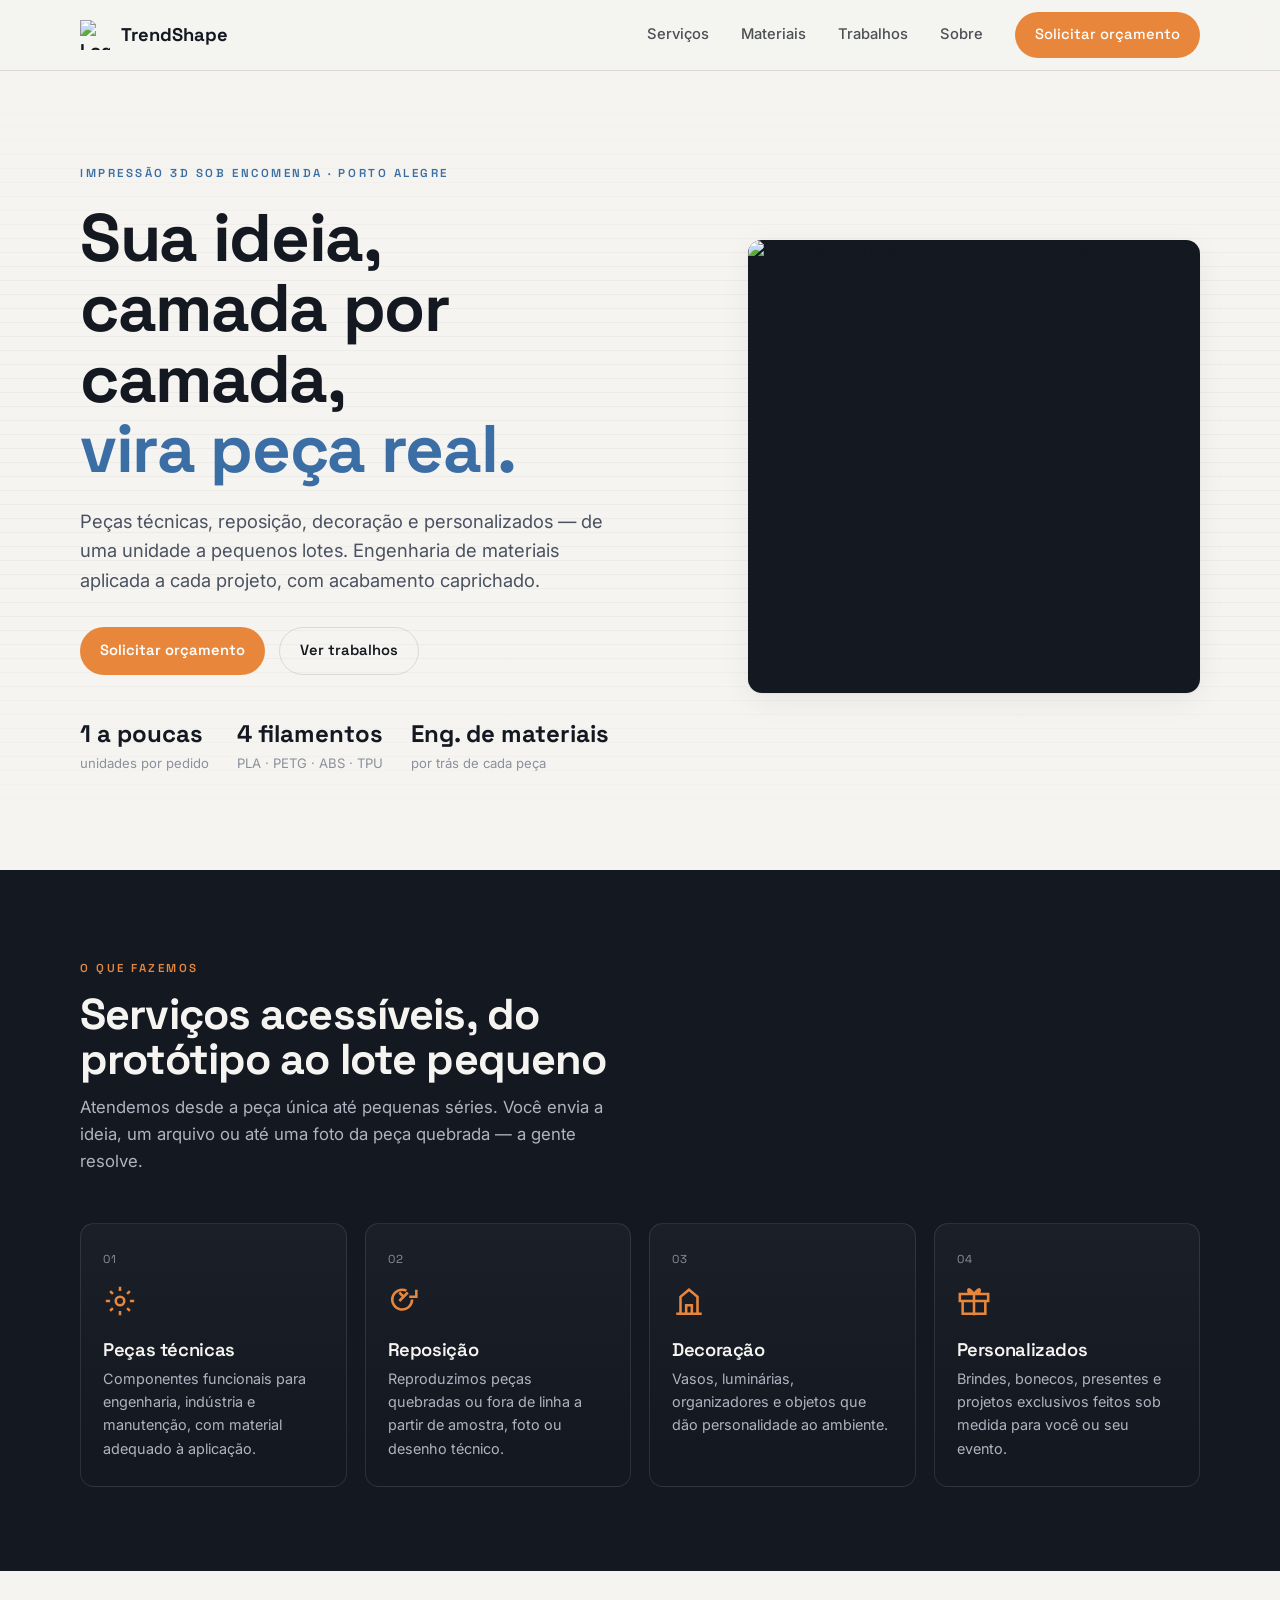
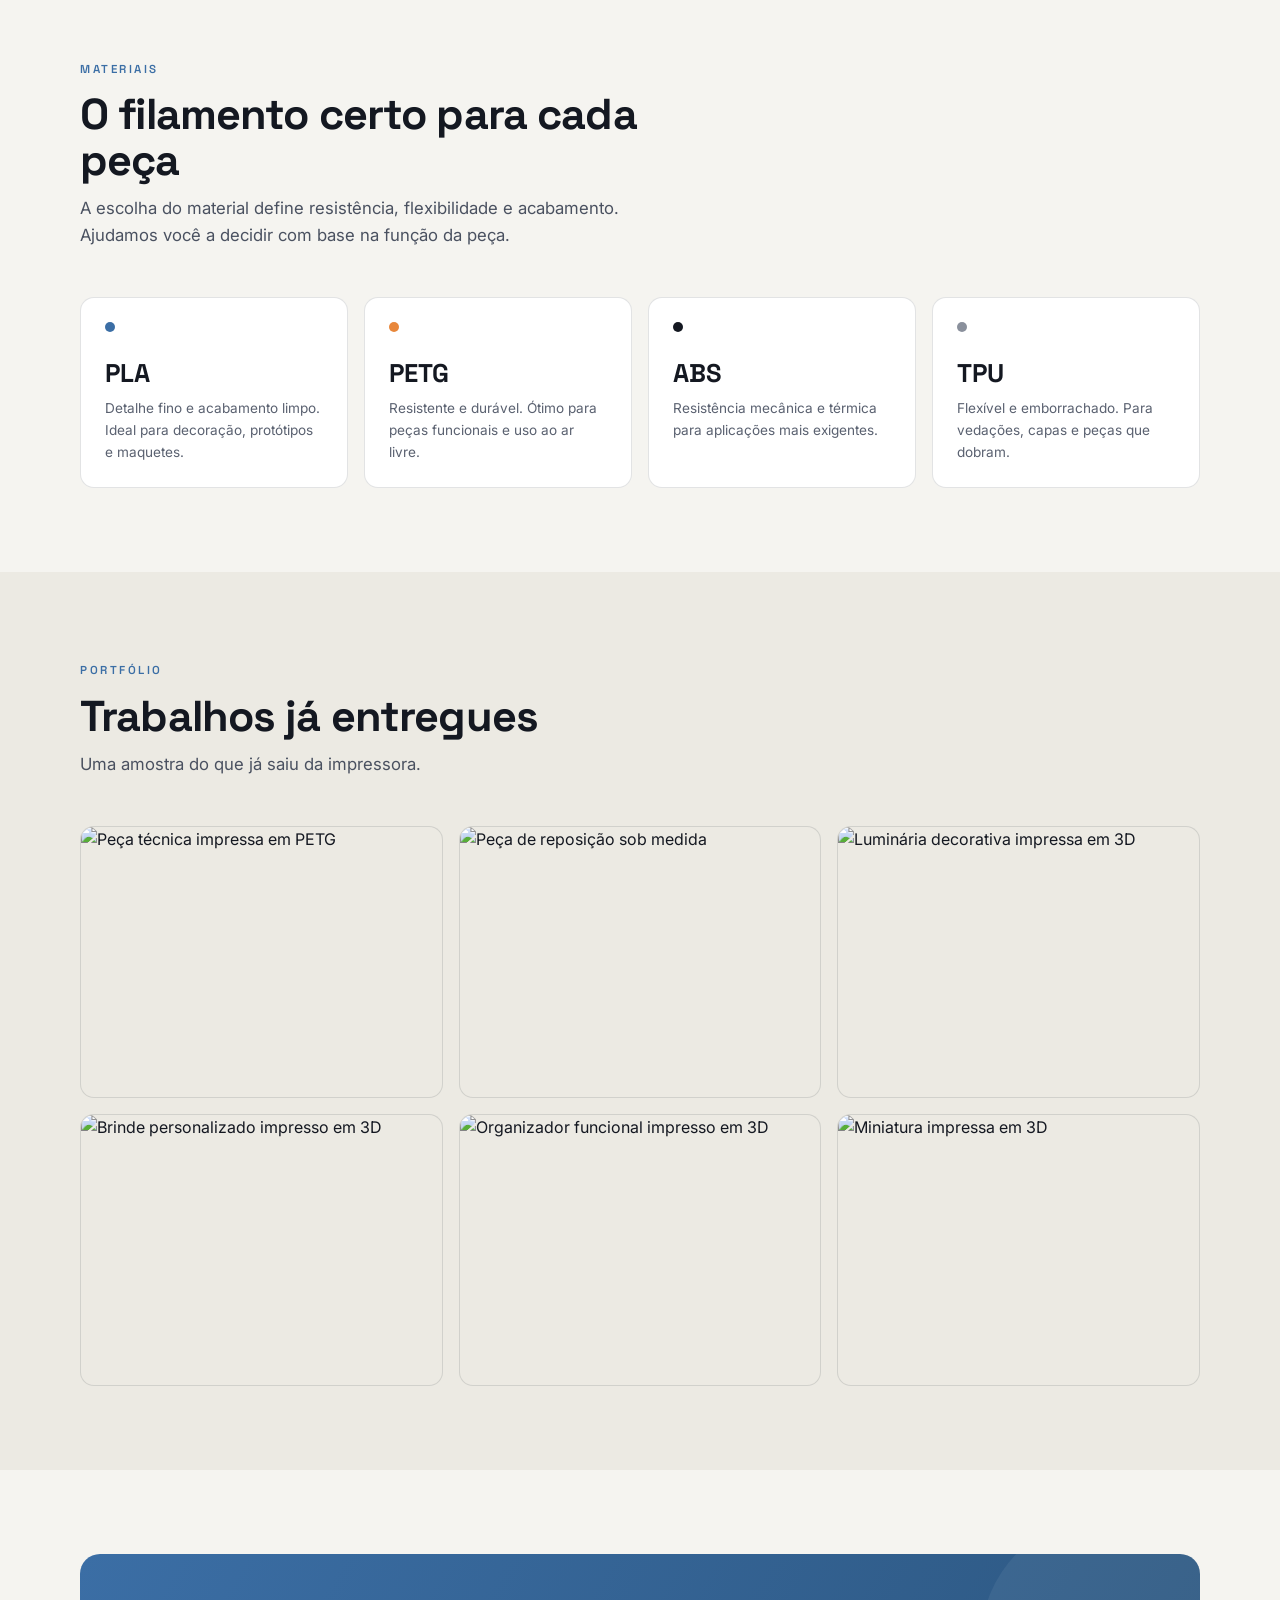
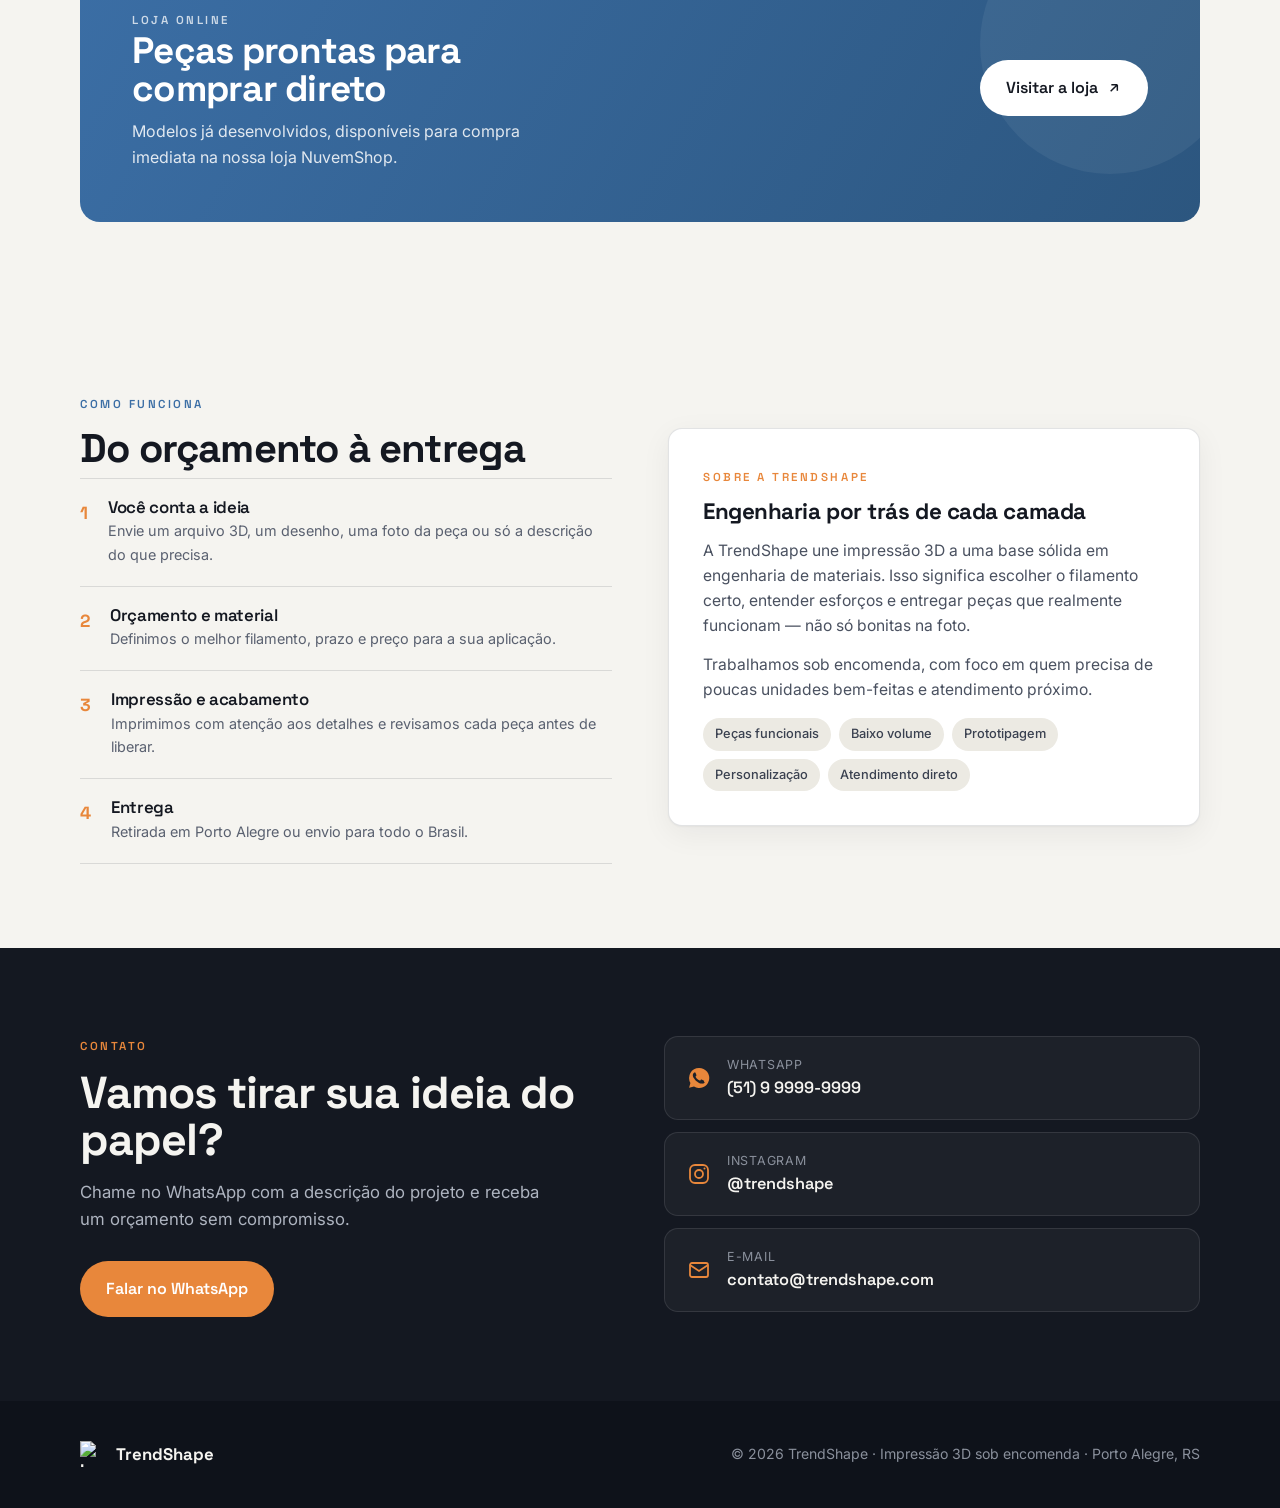
==== index.html @ fd0f2644 "Add files via upload" ====
<!DOCTYPE html>
<html lang="pt-BR">
<head>
  <meta charset="UTF-8">
  <meta name="viewport" content="width=device-width, initial-scale=1.0">

  <!-- ===== INFORMAÇÕES DO SITE (aparecem no Google e ao compartilhar) ===== -->
  <title>TrendShape | Impressão 3D sob encomenda</title>
  <meta name="description" content="Impressão 3D acessível sob encomenda em Porto Alegre: peças técnicas, reposição, decoração e personalizados. Engenharia de materiais aplicada a cada peça.">
  <meta property="og:title" content="TrendShape | Impressão 3D sob encomenda">
  <meta property="og:description" content="Peças técnicas, reposição, decoração e brindes personalizados em impressão 3D de alta precisão.">
  <meta property="og:image" content="images/logo-horizontal.png">
  <meta property="og:type" content="website">

  <!-- ===== ÍCONE DA ABA DO NAVEGADOR ===== -->
  <link rel="icon" type="image/png" sizes="32x32" href="images/favicon-32.png">
  <link rel="apple-touch-icon" sizes="180x180" href="images/apple-touch-icon-180.png">

  <!-- ===== FONTES ===== -->
  <link rel="preconnect" href="https://fonts.googleapis.com">
  <link rel="preconnect" href="https://fonts.gstatic.com" crossorigin>
  <link href="https://fonts.googleapis.com/css2?family=Space+Grotesk:wght@400;500;600;700&family=Inter:wght@400;500;600&display=swap" rel="stylesheet">

  <!-- ===== FOLHA DE ESTILO ===== -->
  <link rel="stylesheet" href="style.css">
</head>
<body>


<!-- ==========================================================================
     CABEÇALHO
     ========================================================================== -->
<header class="cabecalho">
  <div class="container nav">

    <a href="#topo" class="nav__marca">
      <img class="nav__logo" src="images/logo-simbolo.png" alt="Logo TrendShape">
      TrendShape
    </a>

    <nav class="nav__links" id="menu">
      <a href="#servicos">Serviços</a>
      <a href="#materiais">Materiais</a>
      <a href="#galeria">Trabalhos</a>
      <a href="#sobre">Sobre</a>
      <a href="#contato" class="btn btn--ambar">Solicitar orçamento</a>
    </nav>

    <button class="nav__toggle" id="botao-menu" aria-label="Abrir menu">
      <span></span><span></span><span></span>
    </button>

  </div>
</header>


<!-- ==========================================================================
     HERO — seção de topo
     ========================================================================== -->
<section class="hero" id="topo">
  <div class="hero__camadas"></div>

  <div class="container hero__grid">

    <div>
      <span class="rotulo">Impressão 3D sob encomenda · Porto Alegre</span>

      <h1>Sua ideia,<br>camada por camada,<br><span class="destaque">vira peça real.</span></h1>

      <p class="hero__texto">
        Peças técnicas, reposição, decoração e personalizados — de uma unidade
        a pequenos lotes. Engenharia de materiais aplicada a cada projeto,
        com acabamento caprichado.
      </p>

      <div class="hero__botoes">
        <a href="#contato" class="btn btn--ambar">Solicitar orçamento</a>
        <a href="#galeria" class="btn btn--vazado">Ver trabalhos</a>
      </div>

      <div class="hero__dados">
        <div class="hero__dado"><b>1 a poucas</b><span>unidades por pedido</span></div>
        <div class="hero__dado"><b>4 filamentos</b><span>PLA · PETG · ABS · TPU</span></div>
        <div class="hero__dado"><b>Eng. de materiais</b><span>por trás de cada peça</span></div>
      </div>
    </div>

    <!-- TROQUE por uma foto sua: images/hero.jpg -->
    <div class="hero__imagem">
      <img src="images/hero.jpg" alt="Impressora 3D da TrendShape em operação">
    </div>

  </div>
</section>


<!-- ==========================================================================
     SERVIÇOS
     ========================================================================== -->
<section class="secao secao--escura" id="servicos">
  <div class="container">

    <div class="secao-titulo">
      <span class="rotulo">O que fazemos</span>
      <h2>Serviços acessíveis, do protótipo ao lote pequeno</h2>
      <p>Atendemos desde a peça única até pequenas séries. Você envia a ideia,
         um arquivo ou até uma foto da peça quebrada — a gente resolve.</p>
    </div>

    <div class="servicos__grid">

      <article class="servico">
        <div class="servico__num">01</div>
        <svg class="servico__icone" viewBox="0 0 24 24" fill="none" stroke="currentColor" stroke-width="1.8">
          <circle cx="12" cy="12" r="3"/>
          <path d="M12 2v3M12 19v3M2 12h3M19 12h3M5 5l2 2M17 17l2 2M19 5l-2 2M7 17l-2 2"/>
        </svg>
        <h3>Peças técnicas</h3>
        <p>Componentes funcionais para engenharia, indústria e manutenção,
           com material adequado à aplicação.</p>
      </article>

      <article class="servico">
        <div class="servico__num">02</div>
        <svg class="servico__icone" viewBox="0 0 24 24" fill="none" stroke="currentColor" stroke-width="1.8">
          <path d="M14 6l-3 3m0 0L8 6m3 3l-3 3m9-1a7 7 0 11-4-6.3"/>
          <path d="M20 4v5h-5"/>
        </svg>
        <h3>Reposição</h3>
        <p>Reproduzimos peças quebradas ou fora de linha a partir de amostra,
           foto ou desenho técnico.</p>
      </article>

      <article class="servico">
        <div class="servico__num">03</div>
        <svg class="servico__icone" viewBox="0 0 24 24" fill="none" stroke="currentColor" stroke-width="1.8">
          <path d="M3 21h18M6 21V9l6-5 6 5v12M10 21v-6h4v6"/>
        </svg>
        <h3>Decoração</h3>
        <p>Vasos, luminárias, organizadores e objetos que dão personalidade
           ao ambiente.</p>
      </article>

      <article class="servico">
        <div class="servico__num">04</div>
        <svg class="servico__icone" viewBox="0 0 24 24" fill="none" stroke="currentColor" stroke-width="1.8">
          <path d="M20 12v9H4v-9M2 7h20v5H2zM12 22V7M12 7S8 7 8 4.5 12 7 12 7zM12 7s4 0 4-2.5S12 7 12 7z"/>
        </svg>
        <h3>Personalizados</h3>
        <p>Brindes, bonecos, presentes e projetos exclusivos feitos sob medida
           para você ou seu evento.</p>
      </article>

    </div>
  </div>
</section>


<!-- ==========================================================================
     MATERIAIS
     ========================================================================== -->
<section class="secao" id="materiais">
  <div class="container">

    <div class="secao-titulo">
      <span class="rotulo">Materiais</span>
      <h2>O filamento certo para cada peça</h2>
      <p>A escolha do material define resistência, flexibilidade e acabamento.
         Ajudamos você a decidir com base na função da peça.</p>
    </div>

    <div class="materiais__grid">

      <article class="material">
        <span class="material__cor" style="background: var(--cor-azul)"></span>
        <div class="material__nome">PLA</div>
        <p>Detalhe fino e acabamento limpo. Ideal para decoração, protótipos e maquetes.</p>
      </article>

      <article class="material">
        <span class="material__cor" style="background: var(--cor-ambar)"></span>
        <div class="material__nome">PETG</div>
        <p>Resistente e durável. Ótimo para peças funcionais e uso ao ar livre.</p>
      </article>

      <article class="material">
        <span class="material__cor" style="background: var(--cor-grafite)"></span>
        <div class="material__nome">ABS</div>
        <p>Resistência mecânica e térmica para aplicações mais exigentes.</p>
      </article>

      <article class="material">
        <span class="material__cor" style="background: var(--cor-cinza)"></span>
        <div class="material__nome">TPU</div>
        <p>Flexível e emborrachado. Para vedações, capas e peças que dobram.</p>
      </article>

    </div>
  </div>
</section>


<!-- ==========================================================================
     GALERIA
     --------------------------------------------------------------------------
     COMO ADICIONAR SEUS TRABALHOS:
     1. Coloque a foto na pasta  images/
     2. Troque o "src" pelo nome do arquivo
     3. Ajuste o "alt" e a legenda
     Para adicionar mais peças, é só copiar um bloco <article class="peca">
     ========================================================================== -->
<section class="secao secao--cinza" id="galeria">
  <div class="container">

    <div class="secao-titulo">
      <span class="rotulo">Portfólio</span>
      <h2>Trabalhos já entregues</h2>
      <p>Uma amostra do que já saiu da impressora.</p>
    </div>

    <div class="galeria__grid">

      <article class="peca">
        <img src="images/trabalho-01.jpg" alt="Peça técnica impressa em PETG">
        <div class="peca__legenda">Peça técnica em PETG</div>
      </article>

      <article class="peca">
        <img src="images/trabalho-02.jpg" alt="Peça de reposição sob medida">
        <div class="peca__legenda">Reposição sob medida</div>
      </article>

      <article class="peca">
        <img src="images/trabalho-03.jpg" alt="Luminária decorativa impressa em 3D">
        <div class="peca__legenda">Luminária decorativa</div>
      </article>

      <article class="peca">
        <img src="images/trabalho-04.jpg" alt="Brinde personalizado impresso em 3D">
        <div class="peca__legenda">Brinde personalizado</div>
      </article>

      <article class="peca">
        <img src="images/trabalho-05.jpg" alt="Organizador funcional impresso em 3D">
        <div class="peca__legenda">Organizador funcional</div>
      </article>

      <article class="peca">
        <img src="images/trabalho-06.jpg" alt="Miniatura impressa em 3D">
        <div class="peca__legenda">Boneco / miniatura</div>
      </article>

    </div>
  </div>
</section>


<!-- ==========================================================================
     LOJA (NuvemShop)
     ========================================================================== -->
<section class="secao">
  <div class="container">
    <div class="loja">
      <div class="loja__conteudo">

        <div>
          <span class="rotulo">Loja online</span>
          <h2>Peças prontas para comprar direto</h2>
          <p>Modelos já desenvolvidos, disponíveis para compra imediata
             na nossa loja NuvemShop.</p>
        </div>

        <!-- COLOQUE AQUI o link da sua loja NuvemShop -->
        <a href="#" class="btn btn--branco btn--grande">
          Visitar a loja
          <svg width="16" height="16" viewBox="0 0 24 24" fill="none" stroke="currentColor" stroke-width="2.2">
            <path d="M7 17L17 7M17 7H8M17 7v9"/>
          </svg>
        </a>

      </div>
    </div>
  </div>
</section>


<!-- ==========================================================================
     SOBRE / PROCESSO
     ========================================================================== -->
<section class="secao" id="sobre">
  <div class="container sobre__grid">

    <div>
      <span class="rotulo">Como funciona</span>
      <h2 class="sobre__titulo">Do orçamento à entrega</h2>

      <div class="passos">

        <div class="passo">
          <span class="passo__num">1</span>
          <div>
            <h3>Você conta a ideia</h3>
            <p>Envie um arquivo 3D, um desenho, uma foto da peça ou só a descrição do que precisa.</p>
          </div>
        </div>

        <div class="passo">
          <span class="passo__num">2</span>
          <div>
            <h3>Orçamento e material</h3>
            <p>Definimos o melhor filamento, prazo e preço para a sua aplicação.</p>
          </div>
        </div>

        <div class="passo">
          <span class="passo__num">3</span>
          <div>
            <h3>Impressão e acabamento</h3>
            <p>Imprimimos com atenção aos detalhes e revisamos cada peça antes de liberar.</p>
          </div>
        </div>

        <div class="passo">
          <span class="passo__num">4</span>
          <div>
            <h3>Entrega</h3>
            <p>Retirada em Porto Alegre ou envio para todo o Brasil.</p>
          </div>
        </div>

      </div>
    </div>

    <aside class="cartao">
      <span class="rotulo">Sobre a TrendShape</span>
      <h3>Engenharia por trás de cada camada</h3>
      <p>A TrendShape une impressão 3D a uma base sólida em engenharia de
         materiais. Isso significa escolher o filamento certo, entender
         esforços e entregar peças que realmente funcionam — não só bonitas na foto.</p>
      <p>Trabalhamos sob encomenda, com foco em quem precisa de poucas unidades
         bem-feitas e atendimento próximo.</p>

      <div class="tags">
        <span class="tag">Peças funcionais</span>
        <span class="tag">Baixo volume</span>
        <span class="tag">Prototipagem</span>
        <span class="tag">Personalização</span>
        <span class="tag">Atendimento direto</span>
      </div>
    </aside>

  </div>
</section>


<!-- ==========================================================================
     CONTATO
     --------------------------------------------------------------------------
     PREENCHA SEUS DADOS:
     - WhatsApp: troque o href por  https://wa.me/5551SEUNUMERO
     - Instagram: troque o href e o @
     - E-mail: troque o endereço
     ========================================================================== -->
<section class="secao secao--escura contato" id="contato">
  <div class="container contato__grid">

    <div>
      <span class="rotulo">Contato</span>
      <h2>Vamos tirar sua ideia do papel?</h2>
      <p class="contato__texto">
        Chame no WhatsApp com a descrição do projeto e receba um orçamento
        sem compromisso.
      </p>
      <a href="#" class="btn btn--ambar btn--grande">Falar no WhatsApp</a>
    </div>

    <div class="canais">

      <a href="#" class="canal">
        <svg class="canal__icone" viewBox="0 0 24 24" fill="currentColor">
          <path d="M12 2a10 10 0 00-8.6 15l-1.3 4.8 4.9-1.3A10 10 0 1012 2zm5.8 14.2c-.2.7-1.4 1.3-2 1.4-.5.1-1.2.1-1.9-.1-.4-.1-1-.3-1.8-.6-3-1.3-5-4.4-5.1-4.6-.2-.2-1.2-1.6-1.2-3s.7-2.1 1-2.4c.2-.3.5-.3.7-.3h.5c.2 0 .4 0 .6.5l.8 2c.1.1.1.3 0 .5l-.4.5-.3.3c-.1.1-.3.3-.1.6.2.3.8 1.3 1.7 2.1 1.2 1 2.1 1.4 2.4 1.5.2.1.4.1.6-.1l.7-.9c.2-.3.4-.2.6-.1l2 .9c.2.1.4.2.5.3.1.2.1.7-.1 1.4z"/>
        </svg>
        <div>
          <div class="canal__rotulo">WhatsApp</div>
          <div class="canal__valor">(51) 9 9999-9999</div>
        </div>
      </a>

      <a href="#" class="canal">
        <svg class="canal__icone" viewBox="0 0 24 24" fill="none" stroke="currentColor" stroke-width="1.8">
          <rect x="3" y="3" width="18" height="18" rx="5"/>
          <circle cx="12" cy="12" r="4"/>
          <circle cx="17.5" cy="6.5" r="1" fill="currentColor" stroke="none"/>
        </svg>
        <div>
          <div class="canal__rotulo">Instagram</div>
          <div class="canal__valor">@trendshape</div>
        </div>
      </a>

      <a href="mailto:contato@trendshape.com" class="canal">
        <svg class="canal__icone" viewBox="0 0 24 24" fill="none" stroke="currentColor" stroke-width="1.8">
          <rect x="3" y="5" width="18" height="14" rx="2"/>
          <path d="M3 7l9 6 9-6"/>
        </svg>
        <div>
          <div class="canal__rotulo">E-mail</div>
          <div class="canal__valor">contato@trendshape.com</div>
        </div>
      </a>

    </div>
  </div>
</section>


<!-- ==========================================================================
     RODAPÉ
     ========================================================================== -->
<footer class="rodape">
  <div class="container rodape__conteudo">

    <div class="rodape__marca">
      <img class="rodape__logo" src="images/logo-simbolo.png" alt="Logo TrendShape">
      TrendShape
    </div>

    <div>© 2026 TrendShape · Impressão 3D sob encomenda · Porto Alegre, RS</div>

  </div>
</footer>


<!-- ==========================================================================
     SCRIPT — abre e fecha o menu no celular
     ========================================================================== -->
<script>
  const botaoMenu = document.getElementById('botao-menu');
  const menu = document.getElementById('menu');

  botaoMenu.addEventListener('click', () => {
    menu.classList.toggle('aberto');
  });

  // Fecha o menu ao clicar em um link
  menu.querySelectorAll('a').forEach(link => {
    link.addEventListener('click', () => menu.classList.remove('aberto'));
  });
</script>

</body>
</html>
---- style.css ----
/* ==========================================================================
   TREND SHAPE — Folha de estilo
   --------------------------------------------------------------------------
   ORGANIZAÇÃO DO ARQUIVO:
     1. VARIÁVEIS ......... cores, fontes e medidas (MUDE AQUI!)
     2. RESET / BASE ...... normalização e estilos globais
     3. COMPONENTES ....... botões, títulos de seção
     4. CABEÇALHO ......... navegação
     5. HERO .............. seção de topo
     6. SERVIÇOS
     7. MATERIAIS
     8. GALERIA
     9. LOJA
    10. SOBRE / PROCESSO
    11. CONTATO
    12. RODAPÉ
    13. RESPONSIVO ....... ajustes para tablet e celular
   ========================================================================== */


/* ==========================================================================
   1. VARIÁVEIS  ←←← PRINCIPAIS AJUSTES DO SITE FICAM AQUI
   ========================================================================== */
:root{
  /* --- CORES DA MARCA --- */
  --cor-grafite:    #141821;   /* fundo escuro / texto principal */
  --cor-grafite-2:  #1c212d;   /* variação do grafite */
  --cor-azul:       #3B6EA5;   /* azul-aço (cor de destaque) */
  --cor-azul-esc:   #2C567F;   /* azul escuro (gradientes) */
  --cor-azul-claro: #5B8FC9;   /* azul claro (sobre fundo escuro) */
  --cor-ambar:      #E8873B;   /* âmbar (cor de ação / CTA) */

  /* --- CORES NEUTRAS --- */
  --cor-papel:      #F5F4F0;   /* fundo claro do site */
  --cor-papel-2:    #ECEAE3;   /* fundo claro alternativo */
  --cor-branco:     #FFFFFF;
  --cor-cinza:      #8A909C;   /* textos secundários */
  --cor-cinza-esc:  #4a5160;   /* parágrafos */
  --cor-cinza-clara:#aeb4c0;   /* textos sobre fundo escuro */
  --cor-linha:      rgba(20,24,33,.12);  /* bordas e divisórias */

  /* --- TIPOGRAFIA --- */
  --fonte-titulo: 'Space Grotesk', sans-serif;  /* títulos e marca */
  --fonte-texto:  'Inter', system-ui, sans-serif; /* corpo de texto */

  /* --- MEDIDAS --- */
  --largura-max:  1120px;  /* largura máxima do conteúdo */
  --raio:         14px;    /* arredondamento dos cantos */
  --espaco-secao: 84px;    /* espaçamento vertical entre seções */

  /* --- SOMBRA --- */
  --sombra: 0 1px 2px rgba(20,24,33,.04), 0 8px 30px rgba(20,24,33,.06);
}


/* ==========================================================================
   2. RESET / BASE
   ========================================================================== */
*{ box-sizing:border-box; margin:0; padding:0; }

html{ scroll-behavior:smooth; }

body{
  font-family: var(--fonte-texto);
  color: var(--cor-grafite);
  background: var(--cor-papel);
  line-height:1.6;
  -webkit-font-smoothing:antialiased;
}

h1,h2,h3{
  font-family: var(--fonte-titulo);
  line-height:1.05;
  letter-spacing:-.02em;
}

a{ color:inherit; text-decoration:none; }

img{ display:block; max-width:100%; }

/* Container central usado em todas as seções */
.container{
  width: min(var(--largura-max), 92vw);
  margin-inline: auto;
}

/* Espaçamento padrão das seções */
.secao{ padding: var(--espaco-secao) 0; }

/* Variantes de fundo de seção */
.secao--escura{ background: var(--cor-grafite); color: var(--cor-papel); }
.secao--cinza { background: var(--cor-papel-2); }


/* ==========================================================================
   3. COMPONENTES
   ========================================================================== */

/* --- Rótulo pequeno acima dos títulos --- */
.rotulo{
  font-family: var(--fonte-titulo);
  font-size:.72rem;
  font-weight:600;
  letter-spacing:.22em;
  text-transform:uppercase;
  color: var(--cor-azul);
}
.secao--escura .rotulo{ color: var(--cor-ambar); }

/* --- Cabeçalho de seção (rótulo + título + descrição) --- */
.secao-titulo{ max-width:56ch; margin-bottom:48px; }
.secao-titulo h2{
  font-size: clamp(1.9rem, 4vw, 2.7rem);
  font-weight:700;
  margin:12px 0;
}
.secao-titulo p{ color: var(--cor-cinza-esc); font-size:1.05rem; }
.secao--escura .secao-titulo p{ color: var(--cor-cinza-clara); }

/* --- Botões --- */
.btn{
  display:inline-flex;
  align-items:center;
  gap:8px;
  font-family: var(--fonte-titulo);
  font-weight:600;
  font-size:.92rem;
  padding:11px 20px;
  border-radius:999px;
  cursor:pointer;
  transition: transform .15s, box-shadow .2s, background .2s;
}
.btn--grande{ padding:15px 26px; font-size:1rem; }

.btn--escuro{ background: var(--cor-grafite); color: var(--cor-papel); }
.btn--escuro:hover{ transform:translateY(-1px); box-shadow: var(--sombra); }

.btn--ambar{ background: var(--cor-ambar); color:#fff; }
.btn--ambar:hover{ transform:translateY(-1px); box-shadow:0 8px 24px rgba(232,135,59,.35); }

.btn--branco{ background: var(--cor-branco); color: var(--cor-grafite); }
.btn--branco:hover{ transform:translateY(-1px); box-shadow: var(--sombra); }

.btn--vazado{ border:1px solid var(--cor-linha); background:transparent; }
.btn--vazado:hover{ background: var(--cor-papel-2); }


/* ==========================================================================
   4. CABEÇALHO / NAVEGAÇÃO
   ========================================================================== */
.cabecalho{
  position:sticky;
  top:0;
  z-index:50;
  background: rgba(245,244,240,.82);
  backdrop-filter: blur(12px);
  border-bottom:1px solid var(--cor-linha);
}
.nav{
  display:flex;
  align-items:center;
  justify-content:space-between;
  height:70px;
}
.nav__marca{
  display:flex;
  align-items:center;
  gap:11px;
  font-family: var(--fonte-titulo);
  font-weight:700;
  font-size:1.15rem;
}
.nav__logo{ width:30px; height:30px; }  /* tamanho do logo no topo */

.nav__links{ display:flex; gap:32px; align-items:center; }
.nav__links a{
  font-size:.92rem;
  font-weight:500;
  opacity:.75;
  transition:opacity .2s;
}
.nav__links a:hover{ opacity:1; }
.nav__links .btn{ opacity:1; }

/* Botão hambúrguer (aparece só no celular) */
.nav__toggle{
  display:none;
  background:none;
  border:0;
  cursor:pointer;
  padding:8px;
}
.nav__toggle span{
  display:block;
  width:22px;
  height:2px;
  background: var(--cor-grafite);
  margin:4px 0;
}


/* ==========================================================================
   5. HERO (seção de topo)
   ========================================================================== */
.hero{
  position:relative;
  padding:88px 0 96px;
  overflow:hidden;
}

/* Textura de "camadas" de impressão 3D ao fundo */
.hero__camadas{
  position:absolute;
  inset:0;
  z-index:0;
  pointer-events:none;
  background-image: repeating-linear-gradient(
    to bottom, transparent 0 13px, rgba(20,24,33,.035) 13px 14px);
  mask-image: linear-gradient(to bottom, transparent, #000 25%, #000 70%, transparent);
}

.hero .container{ position:relative; z-index:1; }

.hero__grid{
  display:grid;
  grid-template-columns: 1.15fr .85fr;
  gap:56px;
  align-items:center;
}

.hero h1{
  font-size: clamp(2.6rem, 6vw, 4.2rem);
  font-weight:700;
  margin:18px 0 22px;
}
.hero h1 .destaque{ color: var(--cor-azul); }

.hero__texto{
  font-size:1.15rem;
  color: var(--cor-cinza-esc);
  max-width:46ch;
  margin-bottom:32px;
}

.hero__botoes{ display:flex; gap:14px; flex-wrap:wrap; }

/* Números de destaque abaixo do texto */
.hero__dados{ display:flex; gap:28px; margin-top:40px; flex-wrap:wrap; }
.hero__dado{ display:flex; flex-direction:column; }
.hero__dado b{
  font-family: var(--fonte-titulo);
  font-size:1.5rem;
  font-weight:700;
}
.hero__dado span{ font-size:.82rem; color: var(--cor-cinza); }

/* Imagem/ilustração à direita do hero */
.hero__imagem{
  aspect-ratio:1/1;
  border-radius: var(--raio);
  overflow:hidden;
  box-shadow: var(--sombra);
  background: var(--cor-grafite);
}
.hero__imagem img{ width:100%; height:100%; object-fit:cover; }


/* ==========================================================================
   6. SERVIÇOS
   ========================================================================== */
.servicos__grid{
  display:grid;
  grid-template-columns: repeat(4, 1fr);
  gap:18px;
}
.servico{
  border:1px solid rgba(255,255,255,.1);
  border-radius: var(--raio);
  padding:26px 22px;
  background: linear-gradient(180deg, rgba(255,255,255,.03), transparent);
  transition: border-color .25s, transform .25s;
}
.servico:hover{ border-color: var(--cor-ambar); transform:translateY(-3px); }
.servico__num{
  font-family: var(--fonte-titulo);
  font-size:.72rem;
  color: var(--cor-cinza);
  letter-spacing:.1em;
}
.servico__icone{
  width:34px; height:34px;
  margin:16px 0 14px;
  color: var(--cor-ambar);
}
.servico h3{ font-size:1.15rem; font-weight:600; margin-bottom:8px; }
.servico p{ font-size:.9rem; color: var(--cor-cinza-clara); }


/* ==========================================================================
   7. MATERIAIS
   ========================================================================== */
.materiais__grid{
  display:grid;
  grid-template-columns: repeat(4, 1fr);
  gap:16px;
}
.material{
  border:1px solid var(--cor-linha);
  border-radius: var(--raio);
  padding:24px;
  background: var(--cor-branco);
  transition: transform .2s, box-shadow .2s;
}
.material:hover{ transform:translateY(-3px); box-shadow: var(--sombra); }
.material__cor{
  width:10px; height:10px;
  border-radius:50%;
  display:inline-block;
  margin-bottom:14px;
}
.material__nome{
  font-family: var(--fonte-titulo);
  font-size:1.6rem;
  font-weight:700;
}
.material p{ font-size:.85rem; color:#5a6170; margin-top:4px; }


/* ==========================================================================
   8. GALERIA
   ========================================================================== */
.galeria__grid{
  display:grid;
  grid-template-columns: repeat(3, 1fr);
  gap:16px;
}
.peca{
  aspect-ratio: 4/3;
  border-radius: var(--raio);
  overflow:hidden;
  position:relative;
  background: var(--cor-papel-2);
  border:1px solid var(--cor-linha);
}
.peca img{
  width:100%; height:100%;
  object-fit:cover;
  transition: transform .5s;
}
.peca:hover img{ transform:scale(1.05); }

/* Legenda que aparece ao passar o mouse */
.peca__legenda{
  position:absolute;
  left:0; right:0; bottom:0;
  padding:14px;
  background: linear-gradient(transparent, rgba(20,24,33,.82));
  color:#fff;
  font-size:.85rem;
  font-weight:500;
  opacity:0;
  transition:opacity .25s;
}
.peca:hover .peca__legenda{ opacity:1; }


/* ==========================================================================
   9. LOJA (faixa de destaque)
   ========================================================================== */
.loja{
  background: linear-gradient(120deg, var(--cor-azul), var(--cor-azul-esc));
  color:#fff;
  border-radius:20px;
  padding:52px;
  position:relative;
  overflow:hidden;
}
.loja::after{  /* círculo decorativo */
  content:"";
  position:absolute;
  right:-40px; top:-40px;
  width:260px; height:260px;
  border-radius:50%;
  background: rgba(255,255,255,.06);
}
.loja__conteudo{
  position:relative;
  z-index:1;
  display:flex;
  align-items:center;
  justify-content:space-between;
  gap:32px;
  flex-wrap:wrap;
}
.loja .rotulo{ color: rgba(255,255,255,.75); }
.loja h2{
  font-size: clamp(1.7rem, 3.5vw, 2.3rem);
  font-weight:700;
  max-width:20ch;
}
.loja p{ color: rgba(255,255,255,.85); margin-top:10px; max-width:40ch; }


/* ==========================================================================
   10. SOBRE / PROCESSO
   ========================================================================== */
.sobre__grid{
  display:grid;
  grid-template-columns: 1fr 1fr;
  gap:56px;
  align-items:center;
}
.sobre__titulo{
  font-size: clamp(1.9rem, 4vw, 2.5rem);
  font-weight:700;
  margin:12px 0 8px;
}

/* Passos numerados */
.passos{ display:flex; flex-direction:column; }
.passo{
  display:grid;
  grid-template-columns: auto 1fr;
  gap:20px;
  padding:20px 0;
  border-top:1px solid var(--cor-linha);
}
.passo:last-child{ border-bottom:1px solid var(--cor-linha); }
.passo__num{
  font-family: var(--fonte-titulo);
  font-weight:700;
  font-size:1.1rem;
  color: var(--cor-ambar);
}
.passo h3{ font-size:1.05rem; font-weight:600; margin-bottom:3px; }
.passo p{ font-size:.9rem; color:#5a6170; }

/* Cartão "Sobre a empresa" */
.cartao{
  background: var(--cor-branco);
  border:1px solid var(--cor-linha);
  border-radius: var(--raio);
  padding:34px;
  box-shadow: var(--sombra);
}
.cartao .rotulo{ color: var(--cor-ambar); }
.cartao h3{ font-size:1.4rem; margin:12px 0 14px; }
.cartao p{ color: var(--cor-cinza-esc); font-size:.98rem; margin-bottom:14px; }

/* Etiquetas/tags */
.tags{ display:flex; flex-wrap:wrap; gap:8px; margin-top:16px; }
.tag{
  font-size:.8rem;
  padding:6px 12px;
  border-radius:999px;
  background: var(--cor-papel-2);
  color:#3a4150;
  font-weight:500;
}


/* ==========================================================================
   11. CONTATO
   ========================================================================== */
.contato__grid{
  display:grid;
  grid-template-columns: 1fr 1fr;
  gap:48px;
  align-items:center;
}
.contato h2{
  font-size: clamp(2rem, 4vw, 2.8rem);
  font-weight:700;
  margin:12px 0 16px;
}
.contato__texto{
  color: var(--cor-cinza-clara);
  font-size:1.05rem;
  max-width:44ch;
  margin-bottom:28px;
}

.canais{ display:flex; flex-direction:column; gap:12px; }
.canal{
  display:flex;
  align-items:center;
  gap:16px;
  padding:18px 22px;
  border-radius: var(--raio);
  background: rgba(255,255,255,.04);
  border:1px solid rgba(255,255,255,.1);
  transition: border-color .2s, background .2s;
}
.canal:hover{ border-color: var(--cor-ambar); background: rgba(255,255,255,.07); }
.canal__icone{ width:24px; height:24px; color: var(--cor-ambar); flex:0 0 auto; }
.canal__rotulo{
  font-size:.78rem;
  color: var(--cor-cinza);
  letter-spacing:.06em;
  text-transform:uppercase;
}
.canal__valor{
  font-family: var(--fonte-titulo);
  font-weight:600;
  font-size:1.02rem;
}


/* ==========================================================================
   12. RODAPÉ
   ========================================================================== */
.rodape{
  background:#0e121a;
  color: var(--cor-cinza);
  padding:40px 0;
  font-size:.88rem;
}
.rodape__conteudo{
  display:flex;
  justify-content:space-between;
  align-items:center;
  gap:20px;
  flex-wrap:wrap;
}
.rodape__marca{
  display:flex;
  align-items:center;
  gap:10px;
  color: var(--cor-papel);
  font-family: var(--fonte-titulo);
  font-weight:700;
  font-size:1.05rem;
}
.rodape__logo{ width:26px; height:26px; }


/* ==========================================================================
   13. RESPONSIVO
   ========================================================================== */

/* --- Tablet e telas médias --- */
@media (max-width:900px){
  .hero__grid,
  .sobre__grid,
  .contato__grid{ grid-template-columns:1fr; gap:36px; }

  .servicos__grid,
  .materiais__grid{ grid-template-columns: repeat(2, 1fr); }

  .galeria__grid{ grid-template-columns: repeat(2, 1fr); }

  .hero__imagem{ max-width:420px; margin-inline:auto; }

  .loja{ padding:36px; }

  /* Menu vira gaveta */
  .nav__links{
    position:fixed;
    inset:70px 0 auto 0;
    flex-direction:column;
    background: var(--cor-papel);
    padding:24px;
    gap:18px;
    border-bottom:1px solid var(--cor-linha);
    transform: translateY(-120%);
    transition: transform .3s;
    box-shadow: var(--sombra);
  }
  .nav__links.aberto{ transform: translateY(0); }
  .nav__toggle{ display:block; }
}

/* --- Celular --- */
@media (max-width:560px){
  .servicos__grid,
  .materiais__grid,
  .galeria__grid{ grid-template-columns:1fr; }

  .secao{ padding:60px 0; }
  .loja{ padding:28px; }
}

/* --- Acessibilidade: reduz animações se o usuário preferir --- */
@media (prefers-reduced-motion: reduce){
  *{ animation:none !important; transition:none !important; }
}
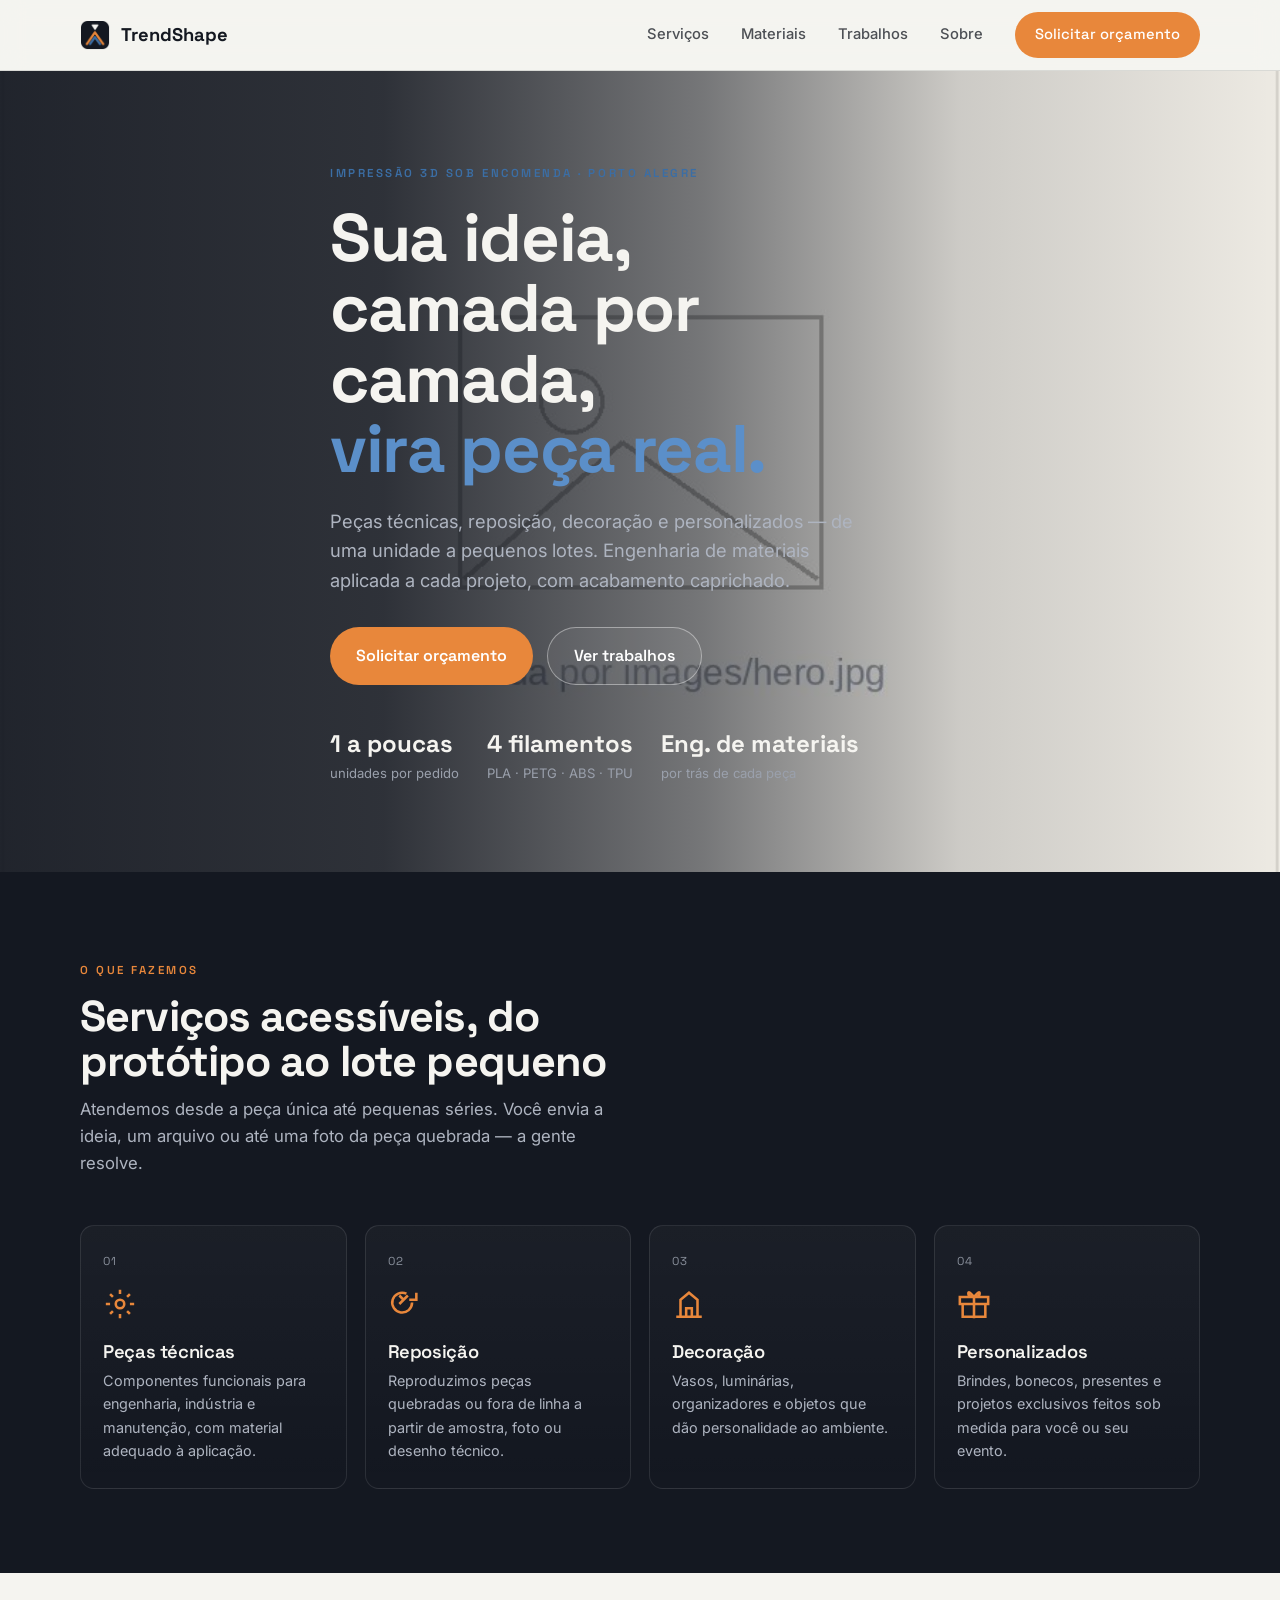
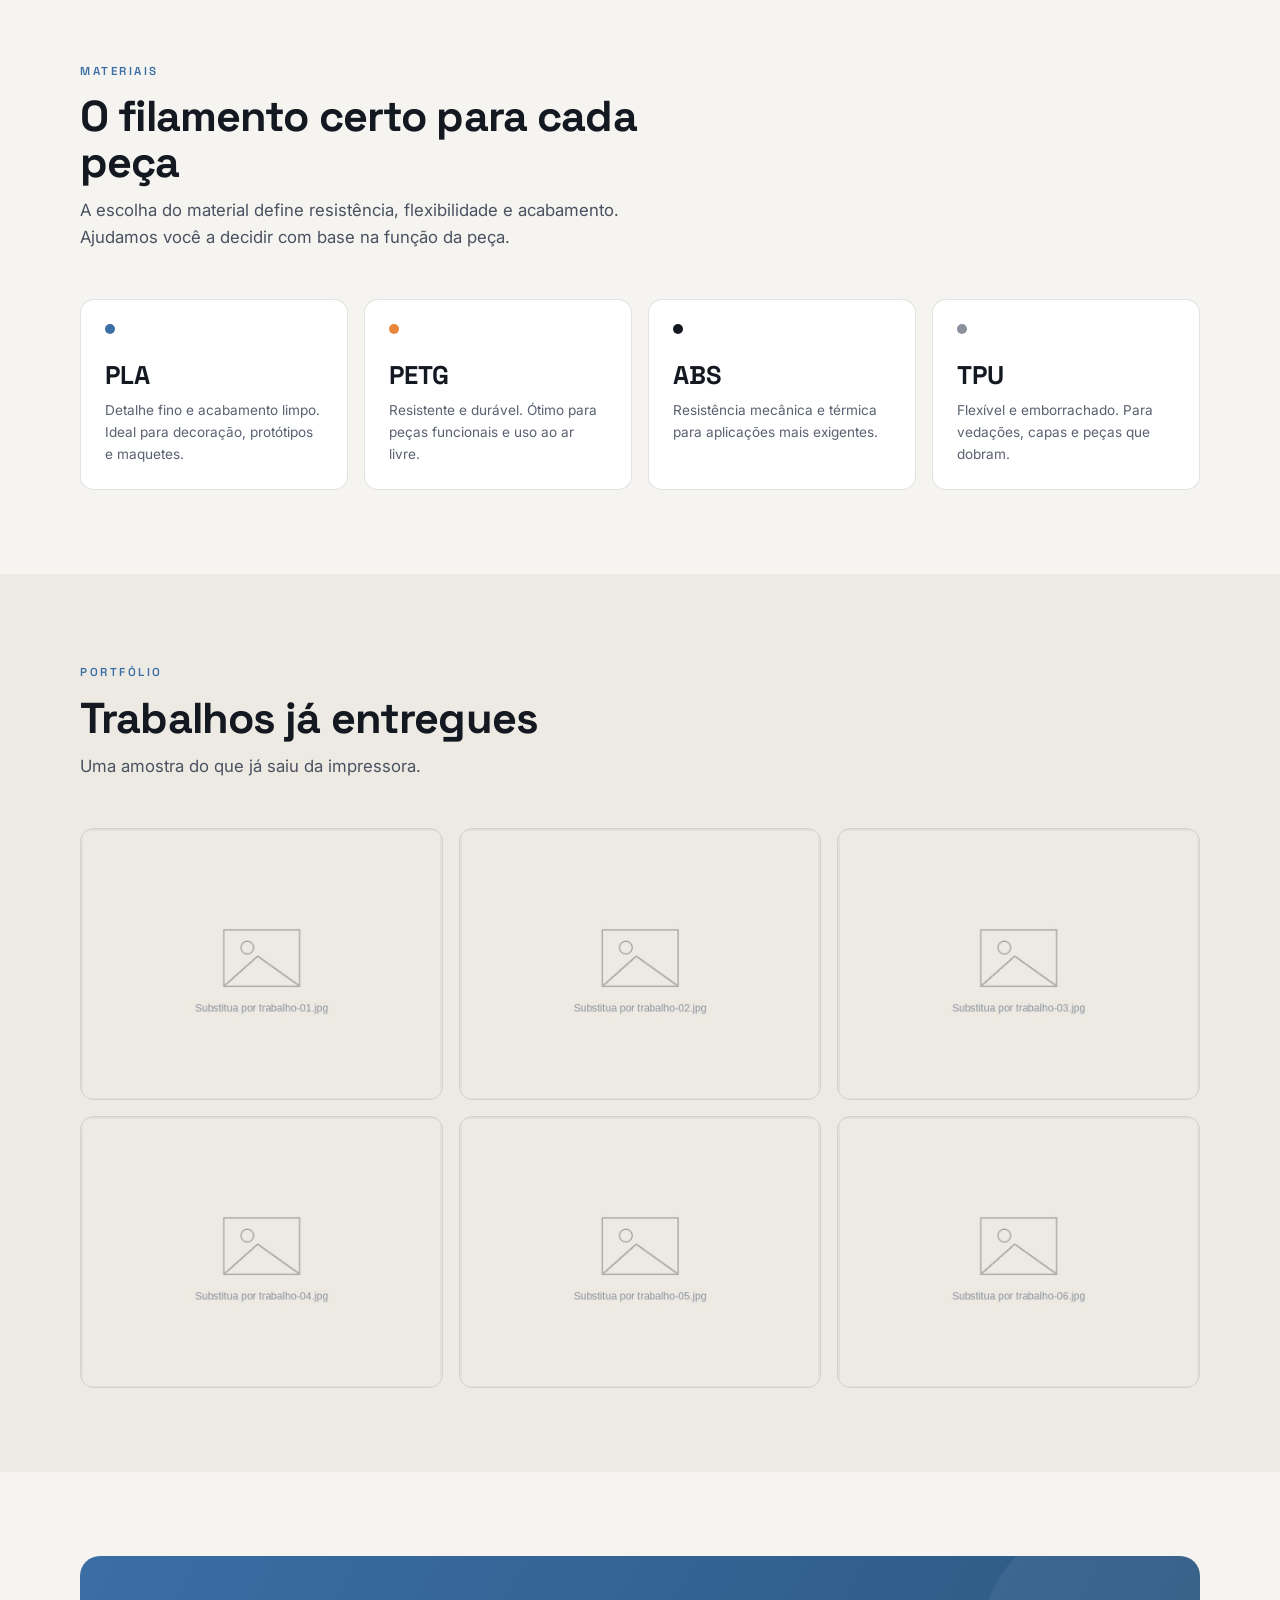
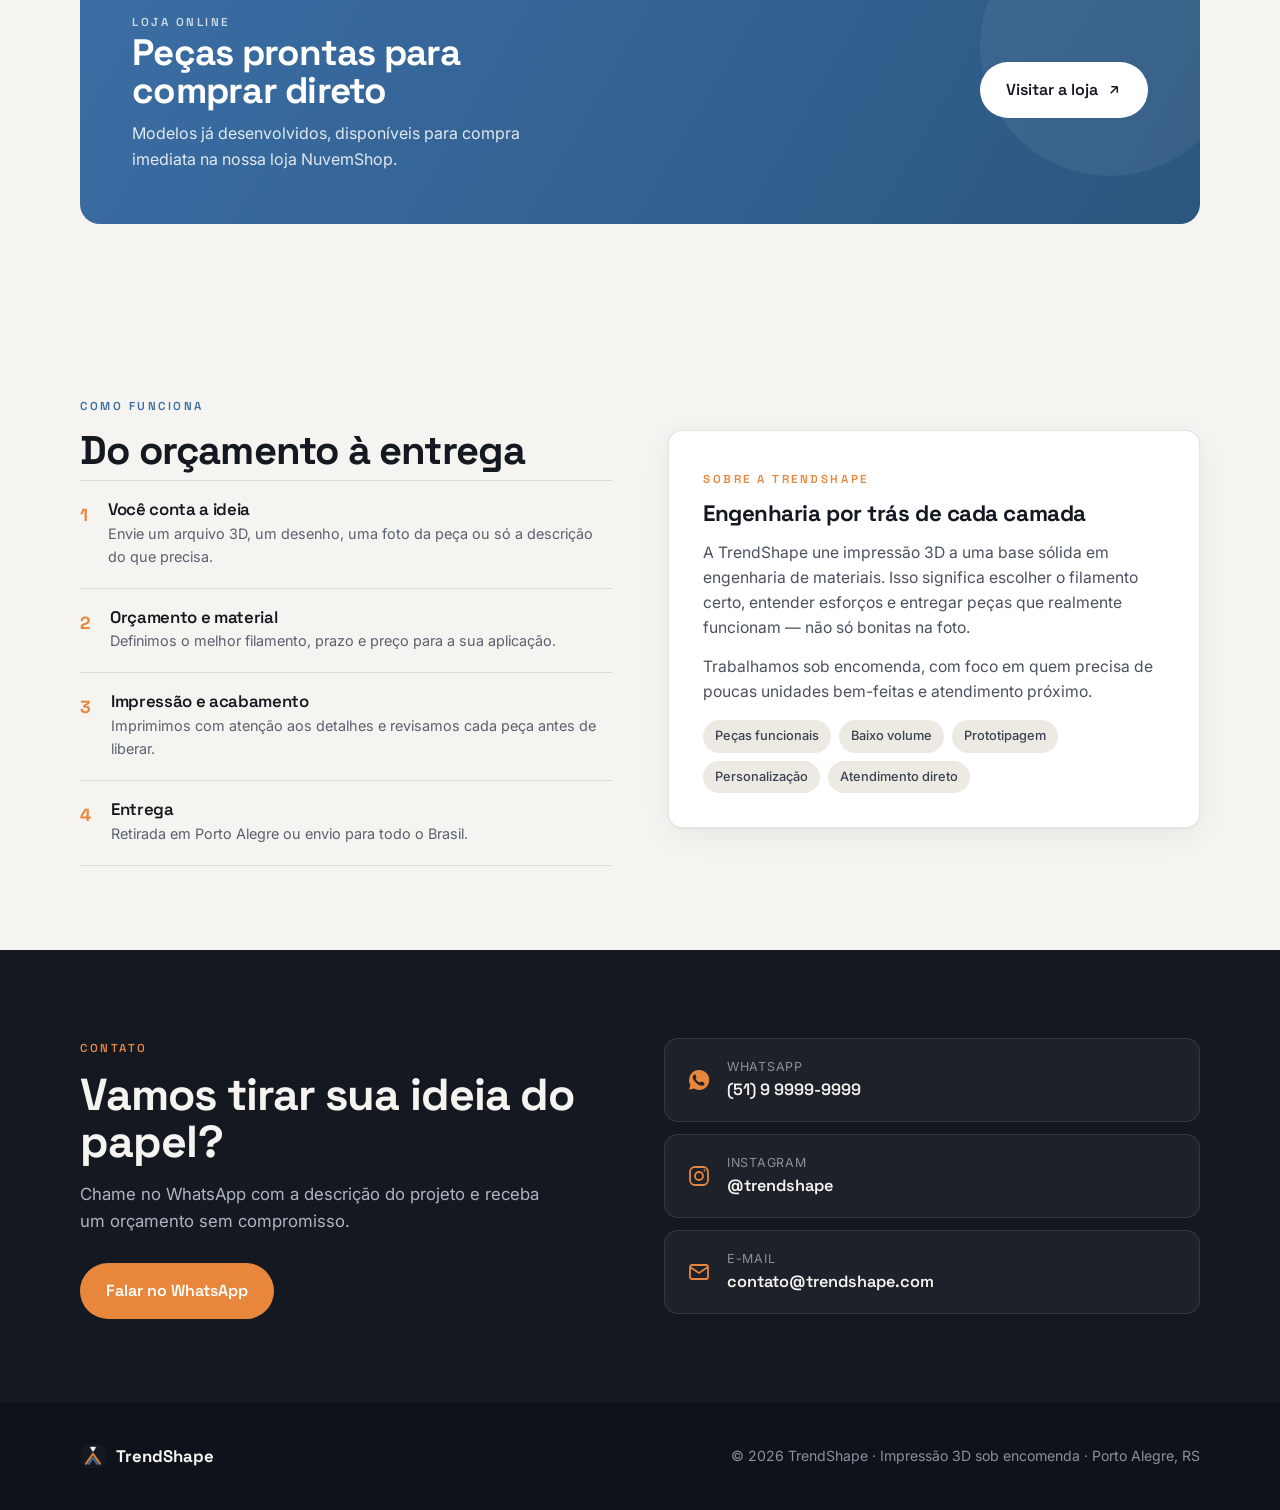
==== commit f3809285: "Add files via upload" ====
--- a/index.html
+++ b/index.html
@@ -57,37 +57,31 @@
 <!-- ==========================================================================
      HERO — seção de topo
      ========================================================================== -->
+<!-- A imagem de fundo é definida no CSS (.hero). Para trocar a foto,
+     substitua images/hero.jpg (e opcionalmente images/hero-mobile.jpg). -->
 <section class="hero" id="topo">
-  <div class="hero__camadas"></div>
-
-  <div class="container hero__grid">
-
-    <div>
-      <span class="rotulo">Impressão 3D sob encomenda · Porto Alegre</span>
-
-      <h1>Sua ideia,<br>camada por camada,<br><span class="destaque">vira peça real.</span></h1>
-
-      <p class="hero__texto">
-        Peças técnicas, reposição, decoração e personalizados — de uma unidade
-        a pequenos lotes. Engenharia de materiais aplicada a cada projeto,
-        com acabamento caprichado.
-      </p>
-
-      <div class="hero__botoes">
-        <a href="#contato" class="btn btn--ambar">Solicitar orçamento</a>
-        <a href="#galeria" class="btn btn--vazado">Ver trabalhos</a>
-      </div>
-
-      <div class="hero__dados">
-        <div class="hero__dado"><b>1 a poucas</b><span>unidades por pedido</span></div>
-        <div class="hero__dado"><b>4 filamentos</b><span>PLA · PETG · ABS · TPU</span></div>
-        <div class="hero__dado"><b>Eng. de materiais</b><span>por trás de cada peça</span></div>
-      </div>
-    </div>
-
-    <!-- TROQUE por uma foto sua: images/hero.jpg -->
-    <div class="hero__imagem">
-      <img src="images/hero.jpg" alt="Impressora 3D da TrendShape em operação">
+
+  <div class="container hero__conteudo">
+
+    <span class="rotulo">Impressão 3D sob encomenda · Porto Alegre</span>
+
+    <h1>Sua ideia,<br>camada por camada,<br><span class="destaque">vira peça real.</span></h1>
+
+    <p class="hero__texto">
+      Peças técnicas, reposição, decoração e personalizados — de uma unidade
+      a pequenos lotes. Engenharia de materiais aplicada a cada projeto,
+      com acabamento caprichado.
+    </p>
+
+    <div class="hero__botoes">
+      <a href="#contato" class="btn btn--ambar btn--grande">Solicitar orçamento</a>
+      <a href="#galeria" class="btn btn--vazado-claro btn--grande">Ver trabalhos</a>
+    </div>
+
+    <div class="hero__dados">
+      <div class="hero__dado"><b>1 a poucas</b><span>unidades por pedido</span></div>
+      <div class="hero__dado"><b>4 filamentos</b><span>PLA · PETG · ABS · TPU</span></div>
+      <div class="hero__dado"><b>Eng. de materiais</b><span>por trás de cada peça</span></div>
     </div>
 
   </div>
--- a/style.css
+++ b/style.css
@@ -200,45 +200,58 @@
 
 
 /* ==========================================================================
-   5. HERO (seção de topo)
-   ========================================================================== */
+   5. HERO (seção de topo) — com imagem de fundo de largura total
+   --------------------------------------------------------------------------
+   A foto fica no fundo, ancorada à direita (onde aparece a impressora).
+   Por cima dela, um gradiente escuro do lado esquerdo (onde fica o texto)
+   até transparente no lado direito, garantindo que o texto seja legível.
+
+   PARA TROCAR A FOTO: substitua images/hero.jpg.
+   PARA AJUSTAR O ESCURECIMENTO: mude os valores de opacidade (0 a 1) do
+   gradiente em --hero-gradiente abaixo.
+   ========================================================================== */
+:root{
+  /* Gradiente sobre a foto: sólido à esquerda -> transparente à direita */
+  --hero-gradiente: linear-gradient(
+    90deg,
+    rgba(20,24,33,.94) 0%,
+    rgba(20,24,33,.88) 30%,
+    rgba(20,24,33,.55) 55%,
+    rgba(20,24,33,.15) 75%,
+    rgba(20,24,33,0)   100%);
+}
+
 .hero{
   position:relative;
-  padding:88px 0 96px;
+  display:flex;
+  align-items:center;
+  min-height:620px;
   overflow:hidden;
-}
-
-/* Textura de "camadas" de impressão 3D ao fundo */
-.hero__camadas{
-  position:absolute;
-  inset:0;
-  z-index:0;
-  pointer-events:none;
-  background-image: repeating-linear-gradient(
-    to bottom, transparent 0 13px, rgba(20,24,33,.035) 13px 14px);
-  mask-image: linear-gradient(to bottom, transparent, #000 25%, #000 70%, transparent);
-}
-
-.hero .container{ position:relative; z-index:1; }
-
-.hero__grid{
-  display:grid;
-  grid-template-columns: 1.15fr .85fr;
-  gap:56px;
-  align-items:center;
+  background-image: var(--hero-gradiente), url('images/hero.jpg');
+  background-size: cover, cover;
+  background-position: center, center right;
+  background-repeat: no-repeat, no-repeat;
+}
+
+.hero__conteudo{
+  position:relative;
+  z-index:1;
+  padding:88px 0;
+  max-width:620px;   /* limita o texto à metade esquerda */
 }
 
 .hero h1{
   font-size: clamp(2.6rem, 6vw, 4.2rem);
   font-weight:700;
   margin:18px 0 22px;
-}
-.hero h1 .destaque{ color: var(--cor-azul); }
+  color: var(--cor-papel);          /* texto claro sobre foto escura */
+}
+.hero h1 .destaque{ color: var(--cor-azul-claro); }
 
 .hero__texto{
   font-size:1.15rem;
-  color: var(--cor-cinza-esc);
-  max-width:46ch;
+  color: var(--cor-cinza-clara);    /* cinza claro, legível sobre a foto */
+  max-width:44ch;
   margin-bottom:32px;
 }
 
@@ -251,18 +264,20 @@
   font-family: var(--fonte-titulo);
   font-size:1.5rem;
   font-weight:700;
-}
-.hero__dado span{ font-size:.82rem; color: var(--cor-cinza); }
-
-/* Imagem/ilustração à direita do hero */
-.hero__imagem{
-  aspect-ratio:1/1;
-  border-radius: var(--raio);
-  overflow:hidden;
-  box-shadow: var(--sombra);
-  background: var(--cor-grafite);
-}
-.hero__imagem img{ width:100%; height:100%; object-fit:cover; }
+  color: var(--cor-papel);
+}
+.hero__dado span{ font-size:.82rem; color:#9aa0ac; }
+
+/* Botão vazado claro (para usar sobre a foto escura) */
+.btn--vazado-claro{
+  border:1px solid rgba(255,255,255,.4);
+  background: rgba(255,255,255,.06);
+  color:#fff;
+}
+.btn--vazado-claro:hover{
+  background: rgba(255,255,255,.14);
+  transform:translateY(-1px);
+}
 
 
 /* ==========================================================================
@@ -548,8 +563,6 @@
   .materiais__grid{ grid-template-columns: repeat(2, 1fr); }
 
   .galeria__grid{ grid-template-columns: repeat(2, 1fr); }
-
-  .hero__imagem{ max-width:420px; margin-inline:auto; }
 
   .loja{ padding:36px; }
 
@@ -570,6 +583,26 @@
   .nav__toggle{ display:block; }
 }
 
+/* --- Tablet estreito / celular: hero muda para gradiente vertical --- */
+@media (max-width:760px){
+  .hero{
+    /* A foto vai para o topo e o texto fica sobre a parte de baixo escurecida.
+       O gradiente passa a ser vertical (transparente em cima, escuro embaixo). */
+    min-height:auto;
+    align-items:flex-end;
+    background-image:
+      linear-gradient(
+        180deg,
+        rgba(20,24,33,.45) 0%,
+        rgba(20,24,33,.75) 45%,
+        rgba(20,24,33,.95) 100%),
+      url('images/hero.jpg');
+    background-position: center, center;
+    padding-top:220px;   /* espaço para a foto aparecer no topo */
+  }
+  .hero__conteudo{ max-width:100%; padding:32px 0 72px; }
+}
+
 /* --- Celular --- */
 @media (max-width:560px){
   .servicos__grid,
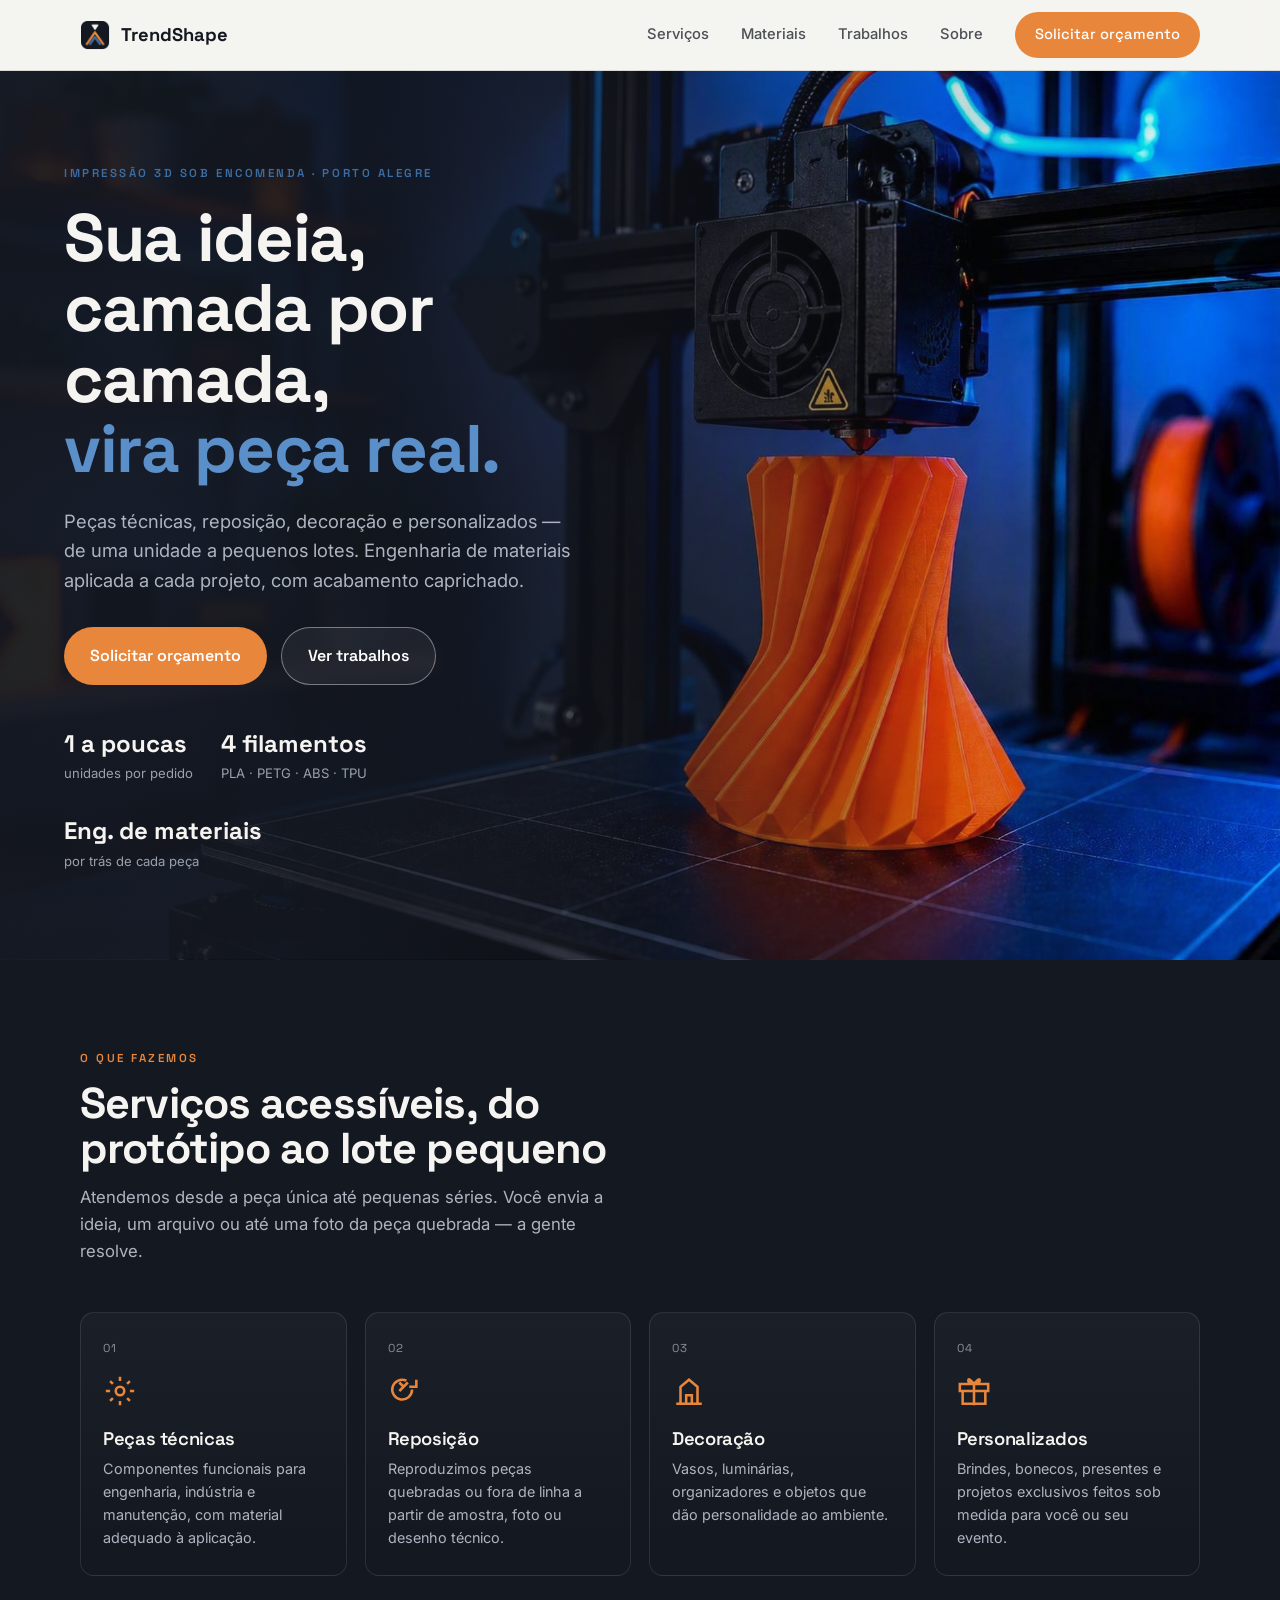
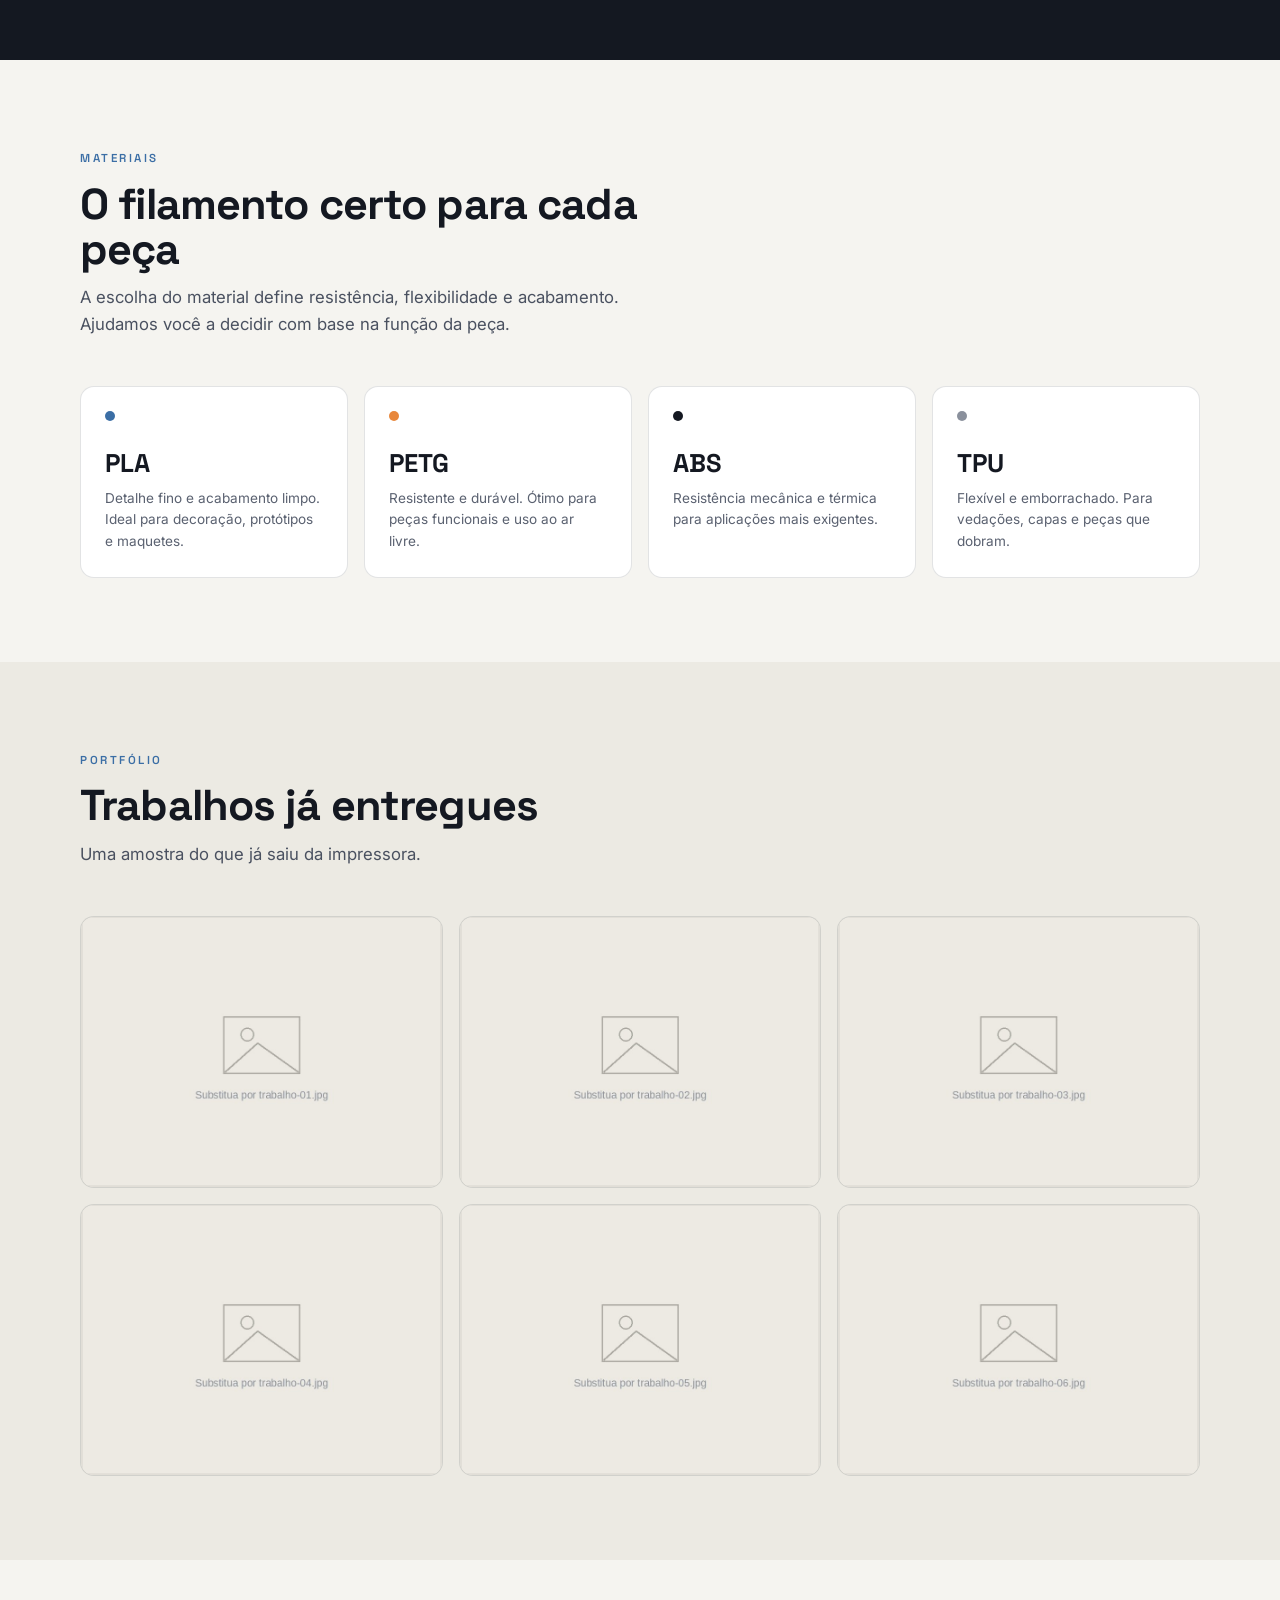
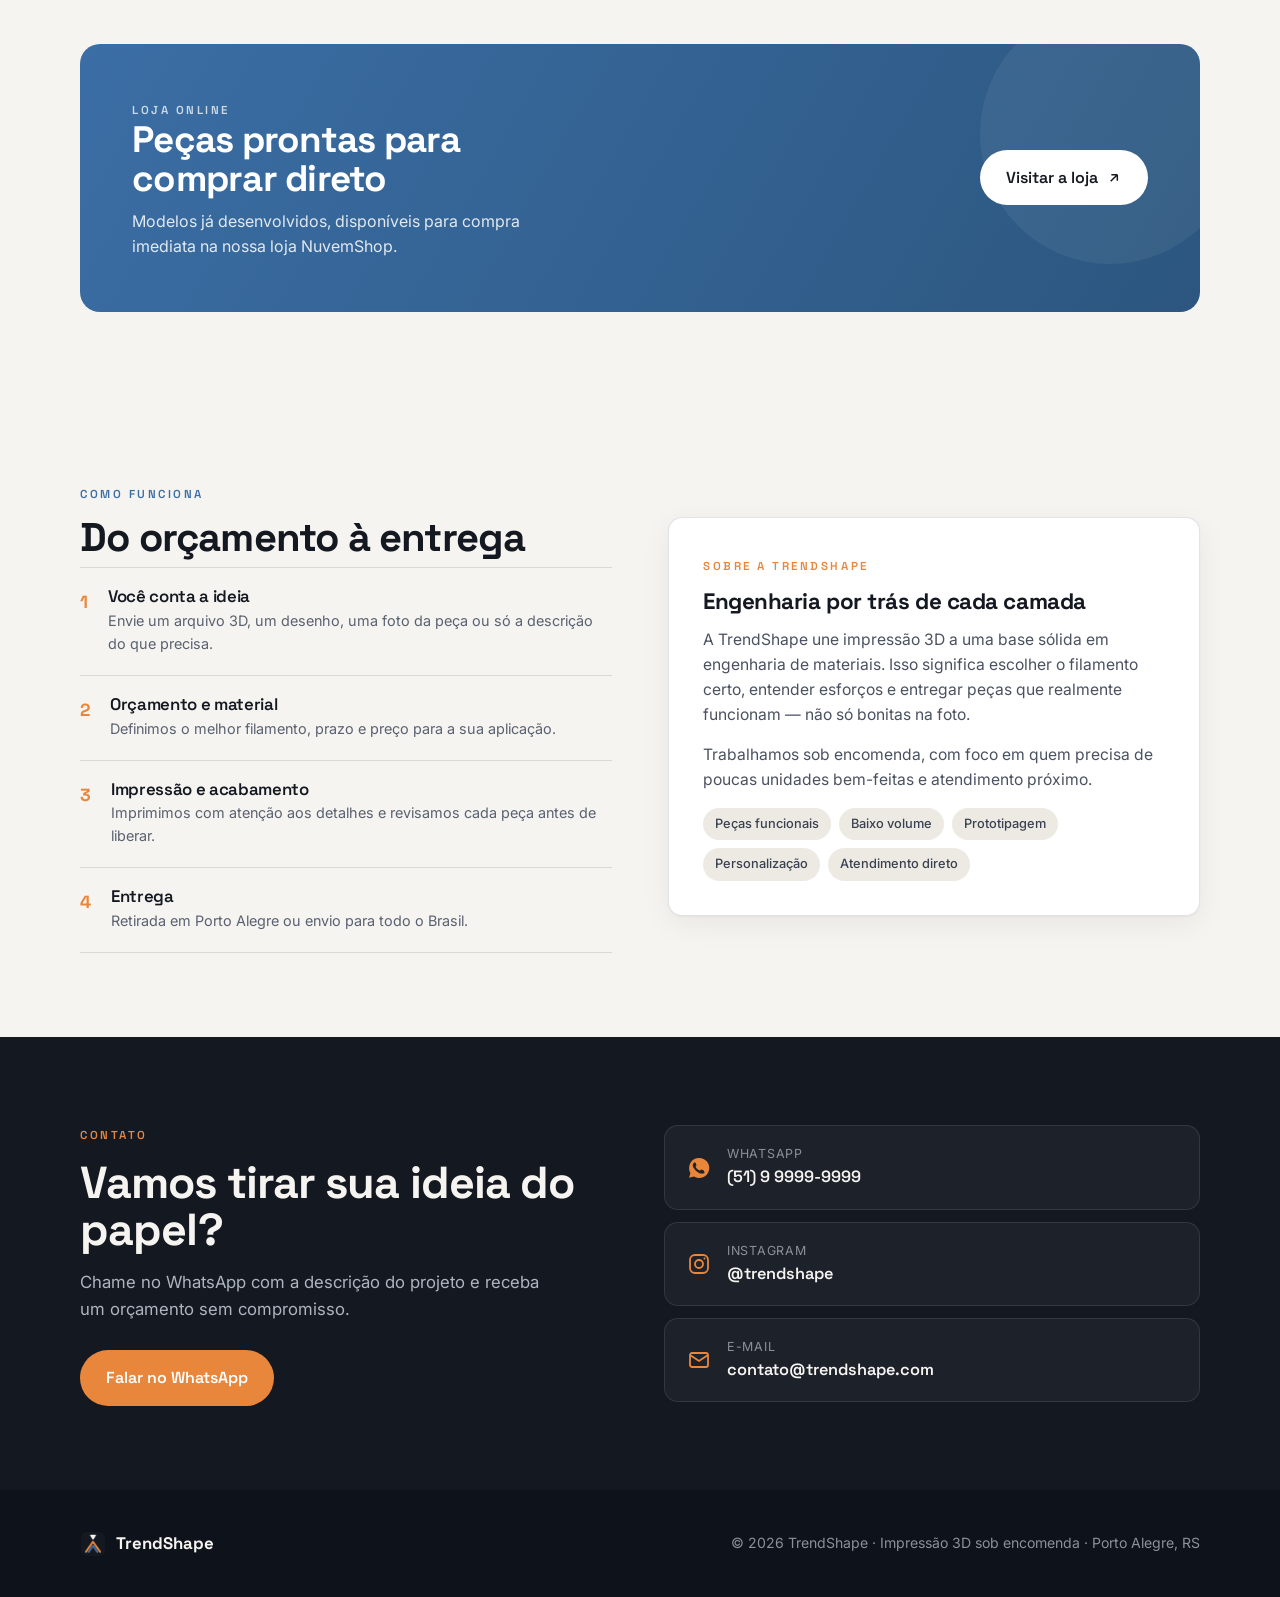
==== commit e16af8ff: "Add files via upload" ====
--- a/index.html
+++ b/index.html
@@ -61,7 +61,7 @@
      substitua images/hero.jpg (e opcionalmente images/hero-mobile.jpg). -->
 <section class="hero" id="topo">
 
-  <div class="container hero__conteudo">
+  <div class="hero__conteudo">
 
     <span class="rotulo">Impressão 3D sob encomenda · Porto Alegre</span>
 
--- a/style.css
+++ b/style.css
@@ -237,7 +237,12 @@
   position:relative;
   z-index:1;
   padding:88px 0;
-  max-width:620px;   /* limita o texto à metade esquerda */
+  /* Recuo à esquerda: menor que a margem do container, para puxar o texto
+     mais para a esquerda no desktop. Ajuste este valor para mover o texto:
+     menor = mais à esquerda, maior = mais para o centro. */
+  padding-left: clamp(24px, 5vw, 72px);
+  padding-right: 24px;
+  max-width:600px;   /* largura do bloco de texto */
 }
 
 .hero h1{
@@ -586,21 +591,25 @@
 /* --- Tablet estreito / celular: hero muda para gradiente vertical --- */
 @media (max-width:760px){
   .hero{
-    /* A foto vai para o topo e o texto fica sobre a parte de baixo escurecida.
-       O gradiente passa a ser vertical (transparente em cima, escuro embaixo). */
+    /* A foto aparece como uma faixa no topo e o texto fica logo abaixo,
+       sobre a área escurecida. Gradiente vertical (claro em cima, escuro embaixo). */
     min-height:auto;
     align-items:flex-end;
     background-image:
       linear-gradient(
         180deg,
-        rgba(20,24,33,.45) 0%,
-        rgba(20,24,33,.75) 45%,
+        rgba(20,24,33,.35) 0%,
+        rgba(20,24,33,.70) 35%,
         rgba(20,24,33,.95) 100%),
       url('images/hero.jpg');
-    background-position: center, center;
-    padding-top:220px;   /* espaço para a foto aparecer no topo */
+    /* Foca a foto na impressora (parte de cima) já que é uma faixa fina */
+    background-position: center, center 20%;
+    padding-top:130px;   /* faixa de foto visível acima do texto (menor) */
   }
-  .hero__conteudo{ max-width:100%; padding:32px 0 72px; }
+  .hero__conteudo{
+    max-width:100%;
+    padding:24px 24px 60px;   /* recuo lateral também no mobile */
+  }
 }
 
 /* --- Celular --- */
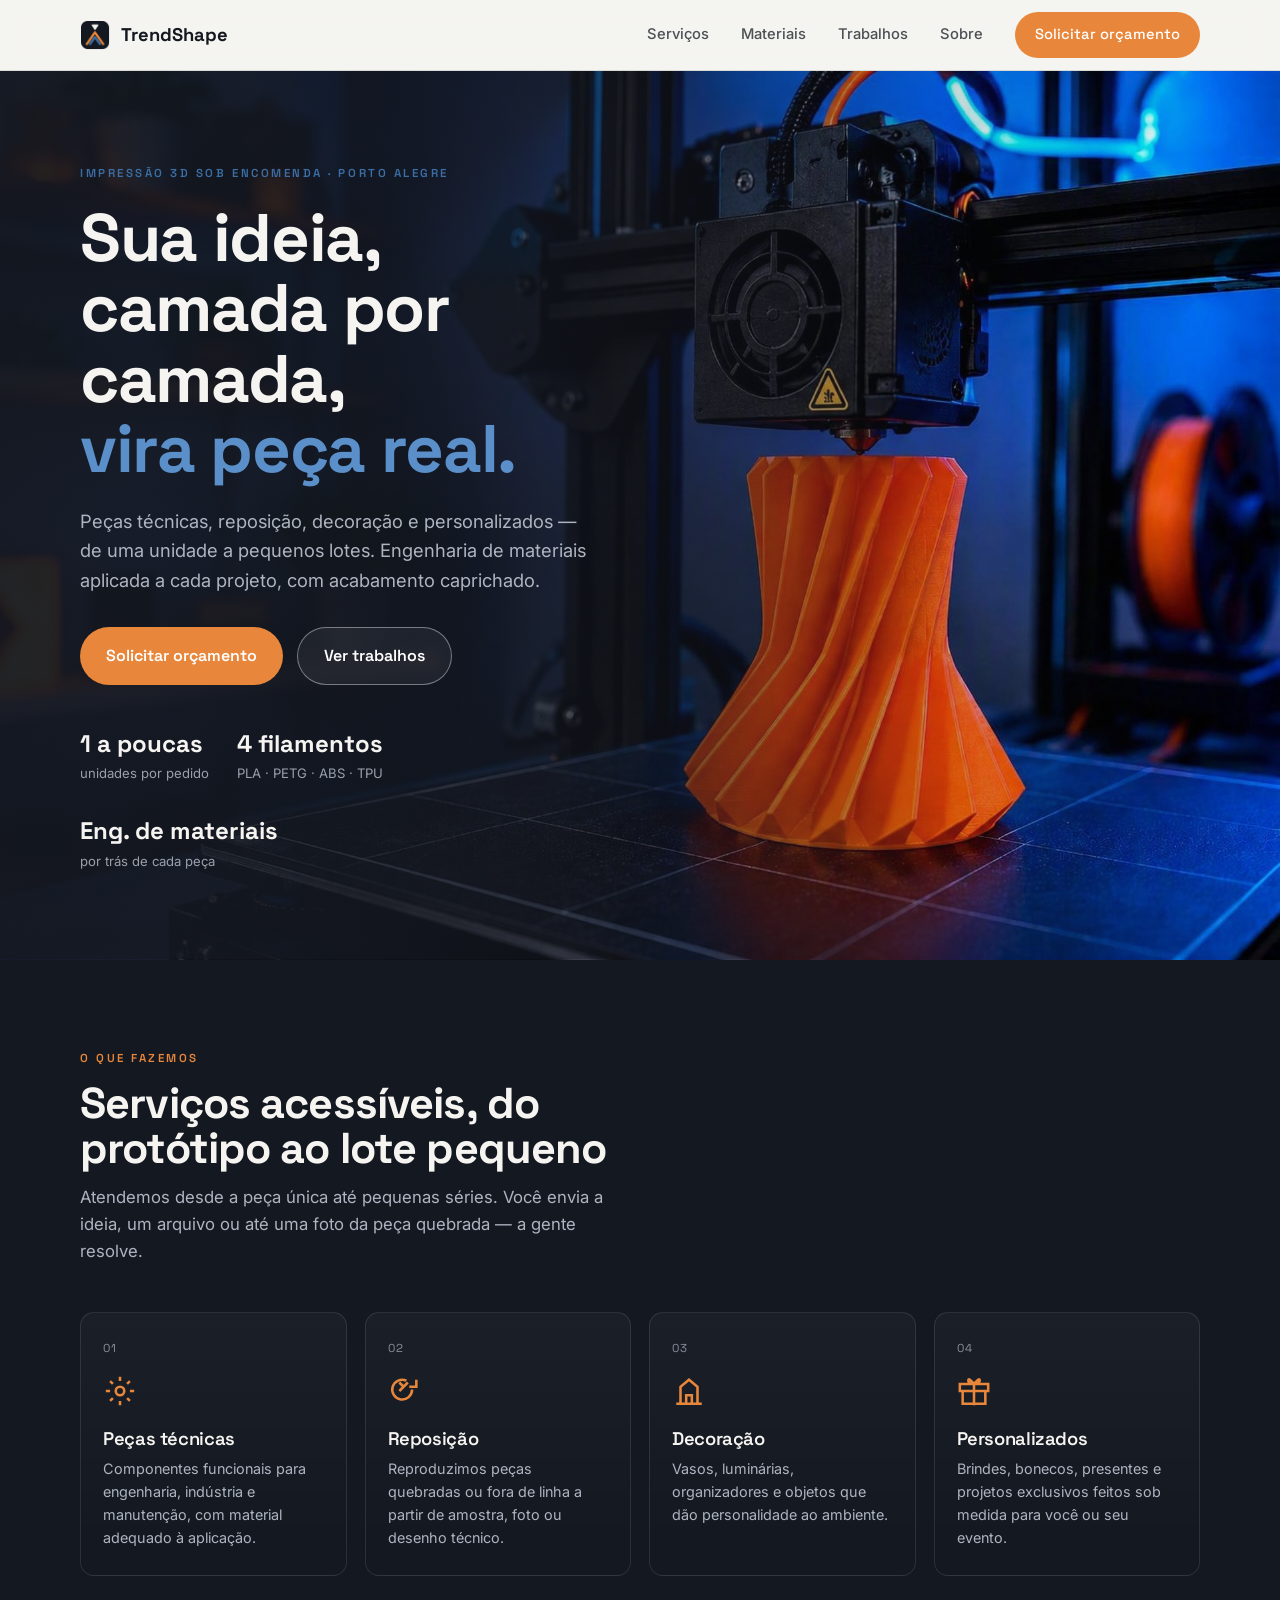
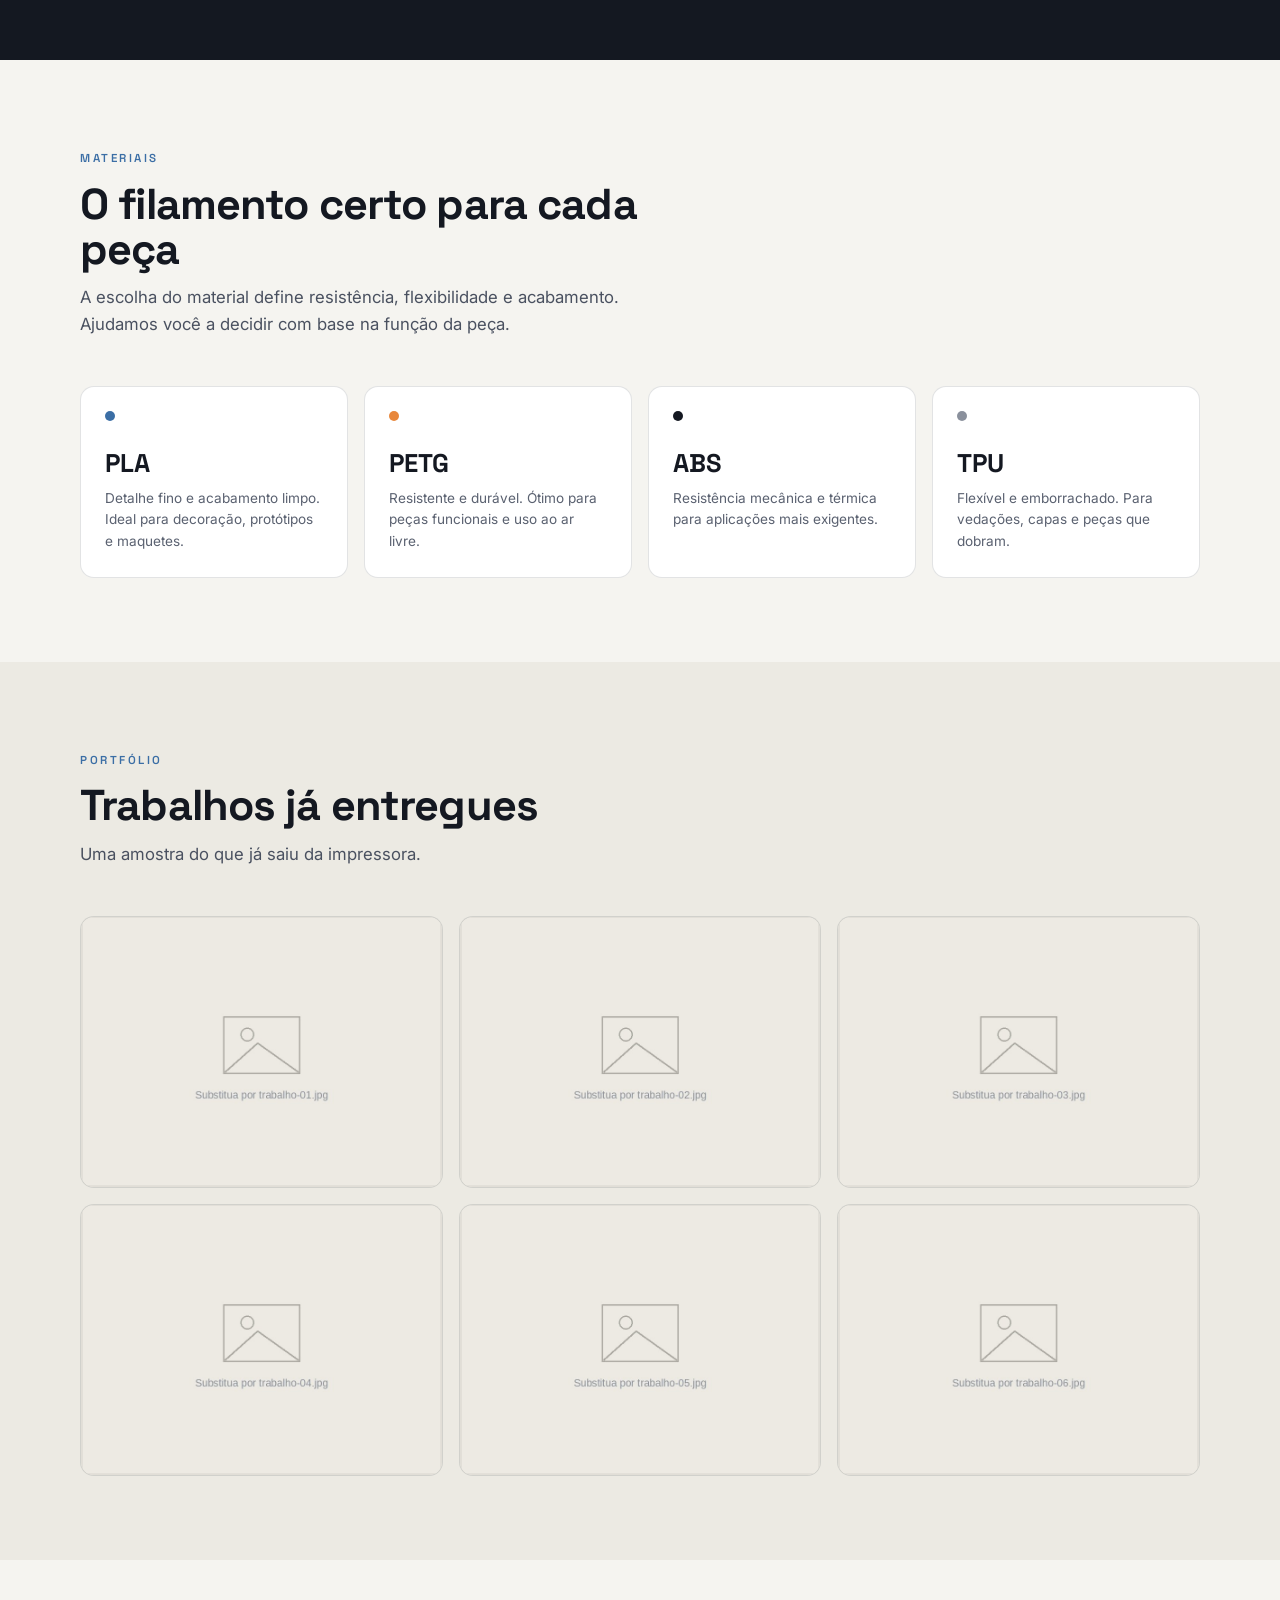
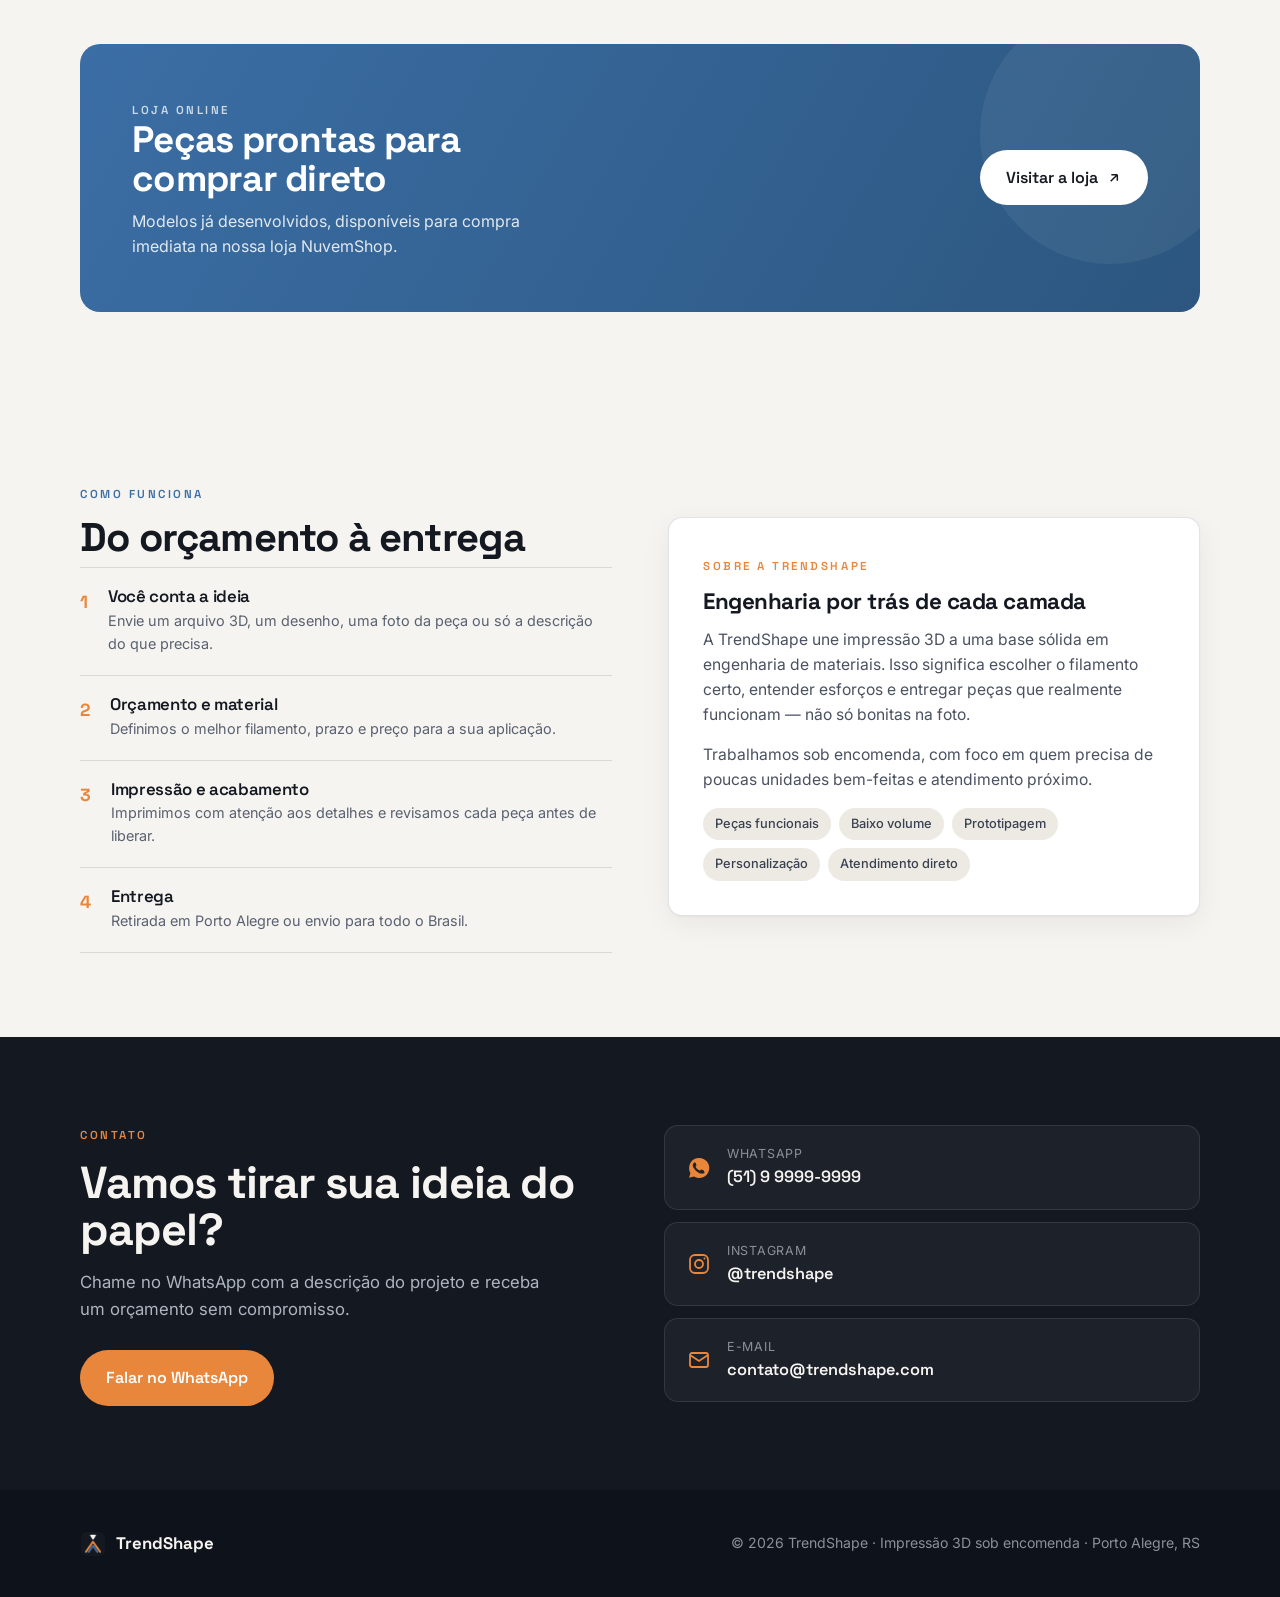
==== commit 2bc15ce4: "Add files via upload" ====
--- a/index.html
+++ b/index.html
@@ -264,8 +264,9 @@
              na nossa loja NuvemShop.</p>
         </div>
 
-        <!-- COLOQUE AQUI o link da sua loja NuvemShop -->
-        <a href="#" class="btn btn--branco btn--grande">
+        <!-- Link da loja NuvemShop. Quando você ativar o domínio próprio
+             (loja.trendshape.com.br), troque o endereço abaixo por ele. -->
+        <a href="https://trendshape.lojavirtualnuvem.com.br" target="_blank" rel="noopener" class="btn btn--branco btn--grande">
           Visitar a loja
           <svg width="16" height="16" viewBox="0 0 24 24" fill="none" stroke="currentColor" stroke-width="2.2">
             <path d="M7 17L17 7M17 7H8M17 7v9"/>
--- a/style.css
+++ b/style.css
@@ -237,12 +237,12 @@
   position:relative;
   z-index:1;
   padding:88px 0;
-  /* Recuo à esquerda: menor que a margem do container, para puxar o texto
-     mais para a esquerda no desktop. Ajuste este valor para mover o texto:
-     menor = mais à esquerda, maior = mais para o centro. */
-  padding-left: clamp(24px, 5vw, 72px);
+  /* Alinha a borda esquerda do texto com o conteúdo das demais seções
+     (mesma lógica do .container): margem que acompanha a largura da tela.
+     Não mexa nesta conta — ela mantém o hero alinhado com "O que fazemos". */
+  padding-left: max(4vw, calc((100vw - var(--largura-max)) / 2));
   padding-right: 24px;
-  max-width:600px;   /* largura do bloco de texto */
+  max-width: 620px;   /* largura do bloco de texto */
 }
 
 .hero h1{
@@ -604,7 +604,12 @@
       url('images/hero.jpg');
     /* Foca a foto na impressora (parte de cima) já que é uma faixa fina */
     background-position: center, center 20%;
-    padding-top:130px;   /* faixa de foto visível acima do texto (menor) */
+
+    /* ←←← ESPAÇO SUPERIOR NO MOBILE (a faixa de foto acima do texto)
+       Diminua este número para MENOS foto/menos espaço no topo;
+       aumente para MAIS foto. Ex.: 60px = bem fininho, 130px = mais foto. */
+    --hero-topo-mobile: 70px;
+    padding-top: var(--hero-topo-mobile);
   }
   .hero__conteudo{
     max-width:100%;
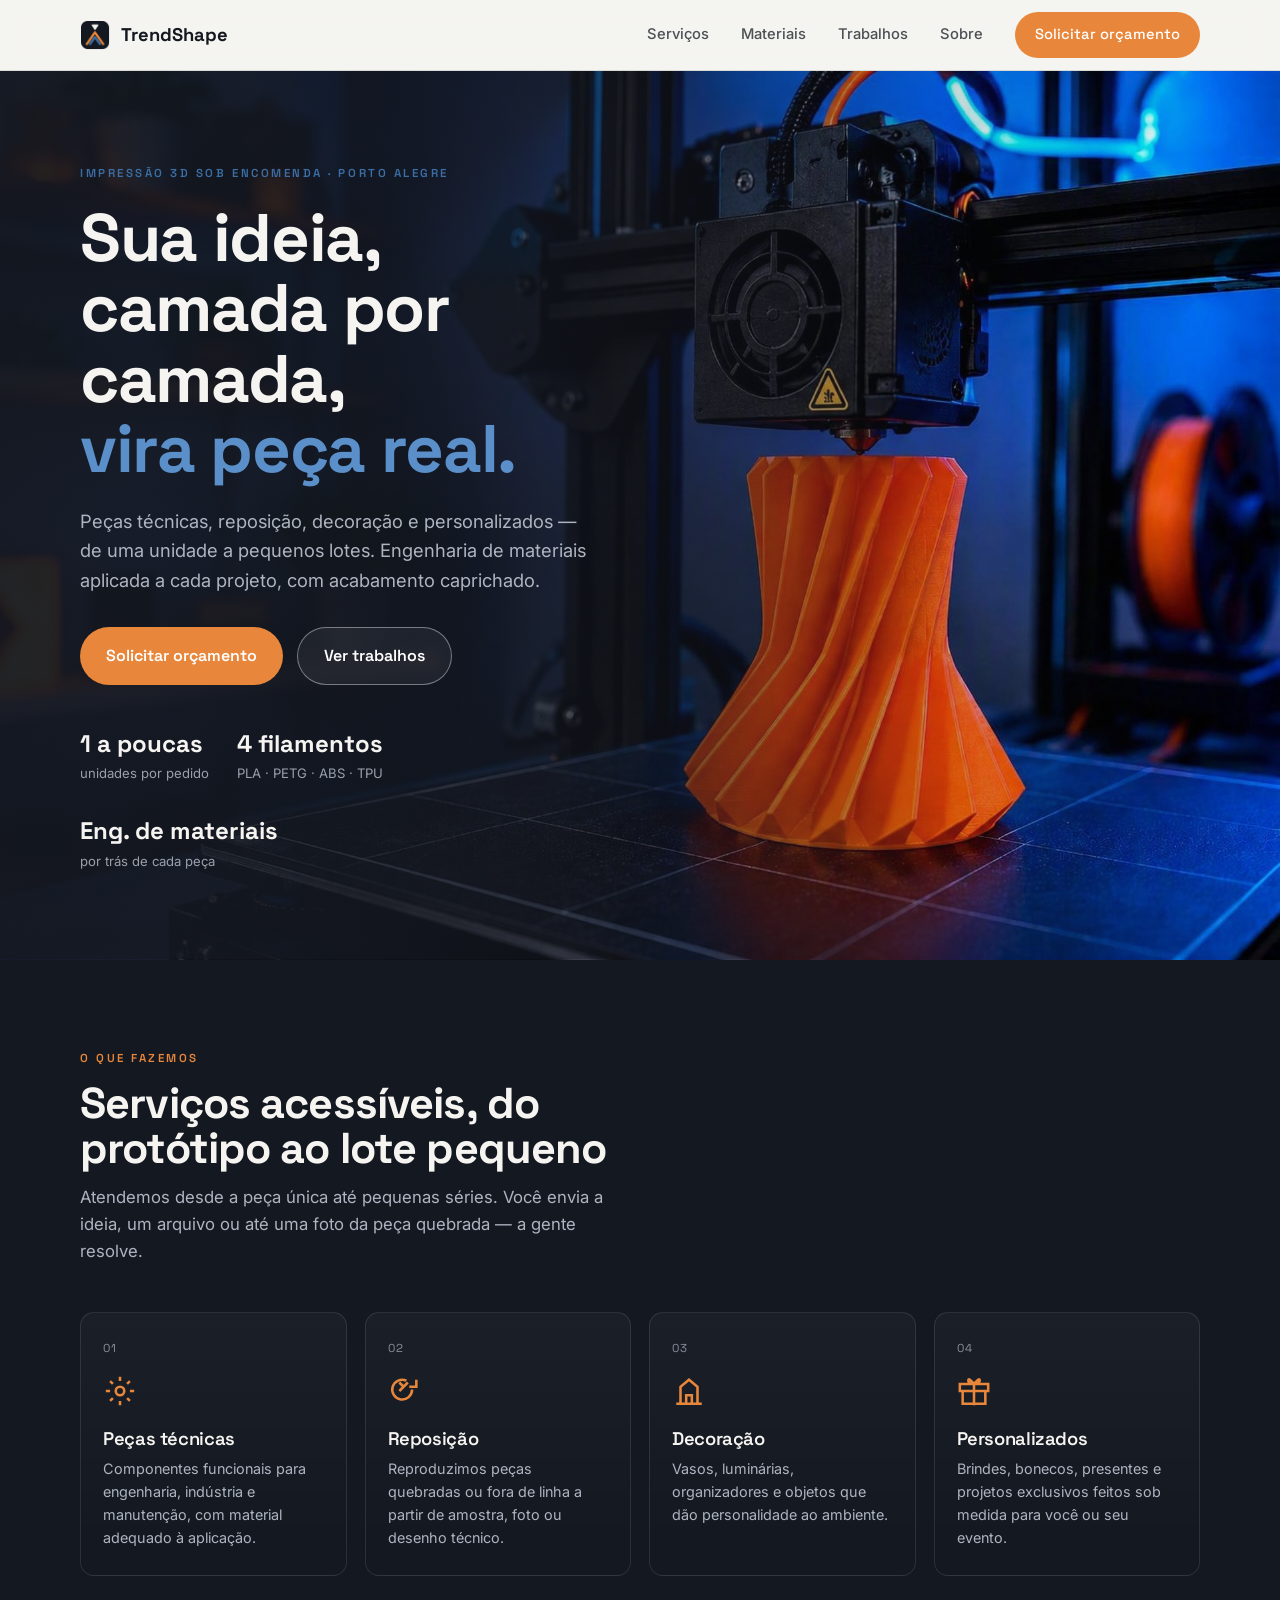
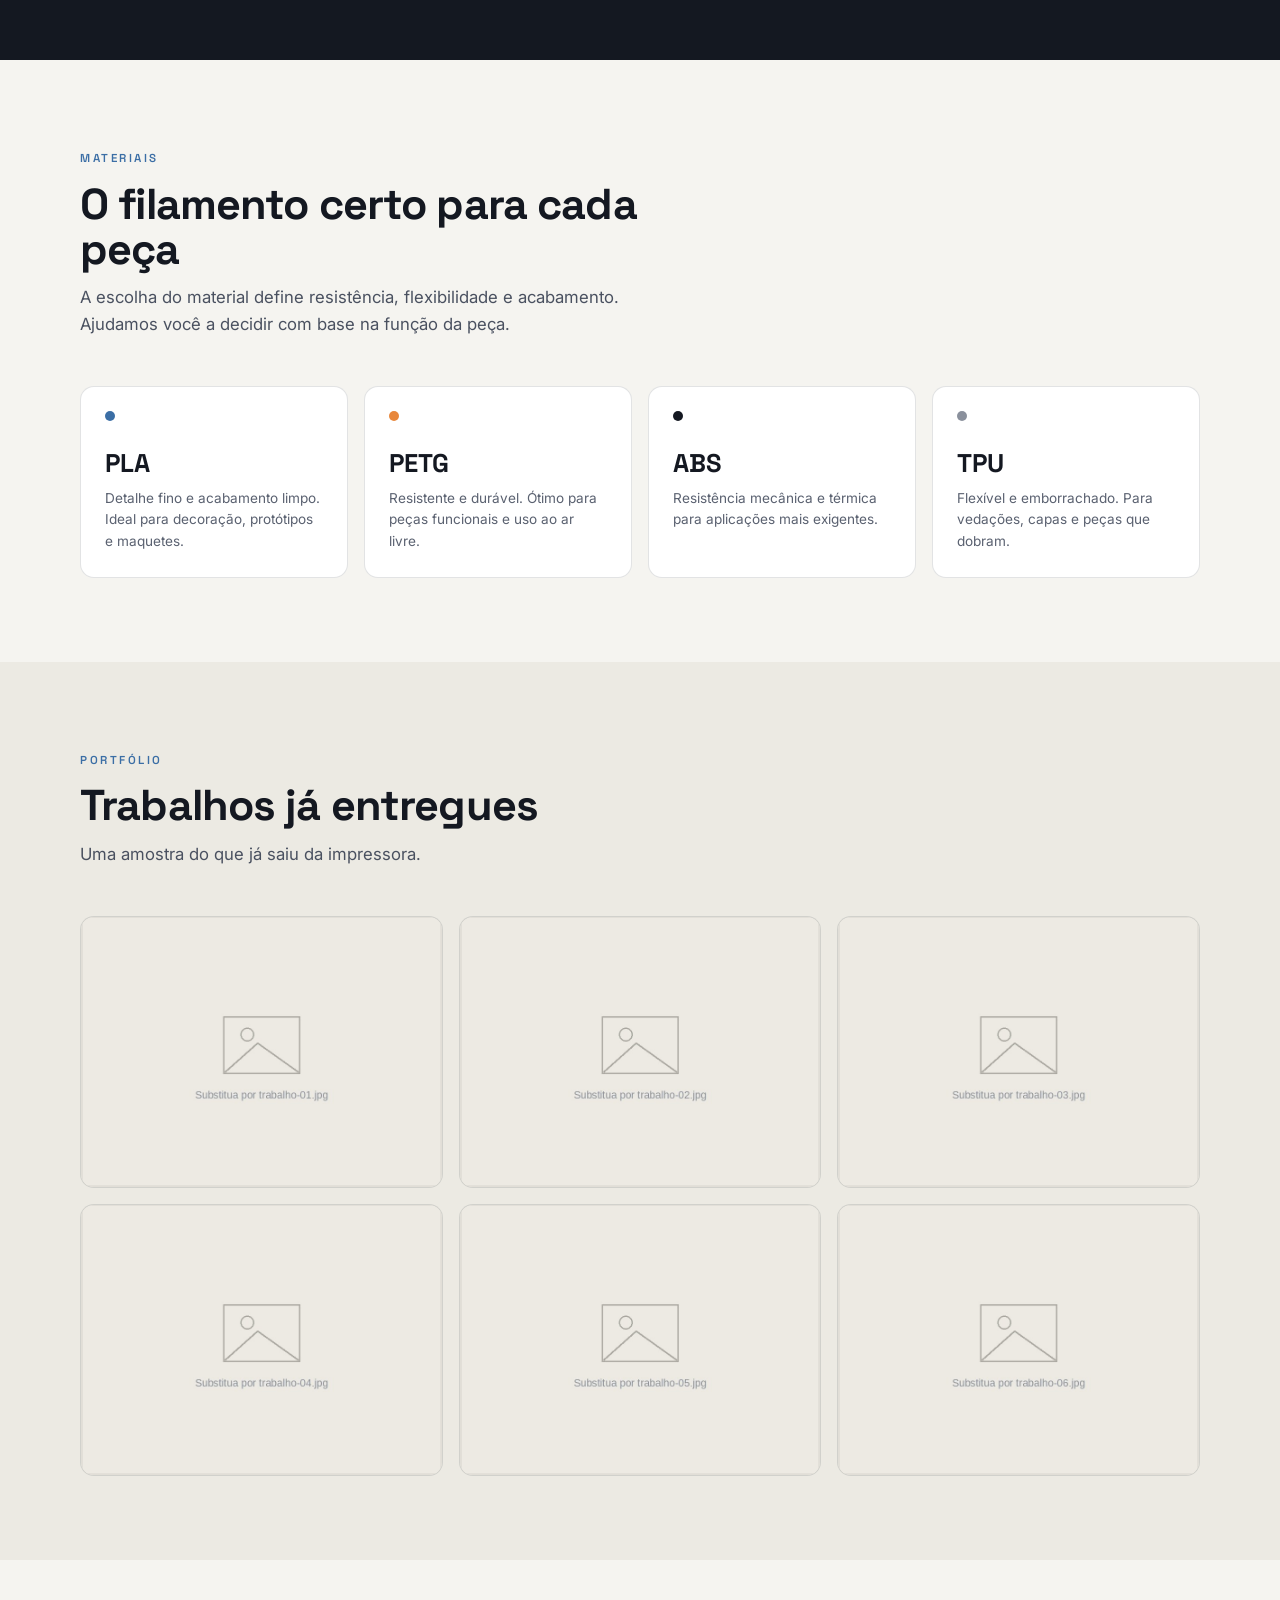
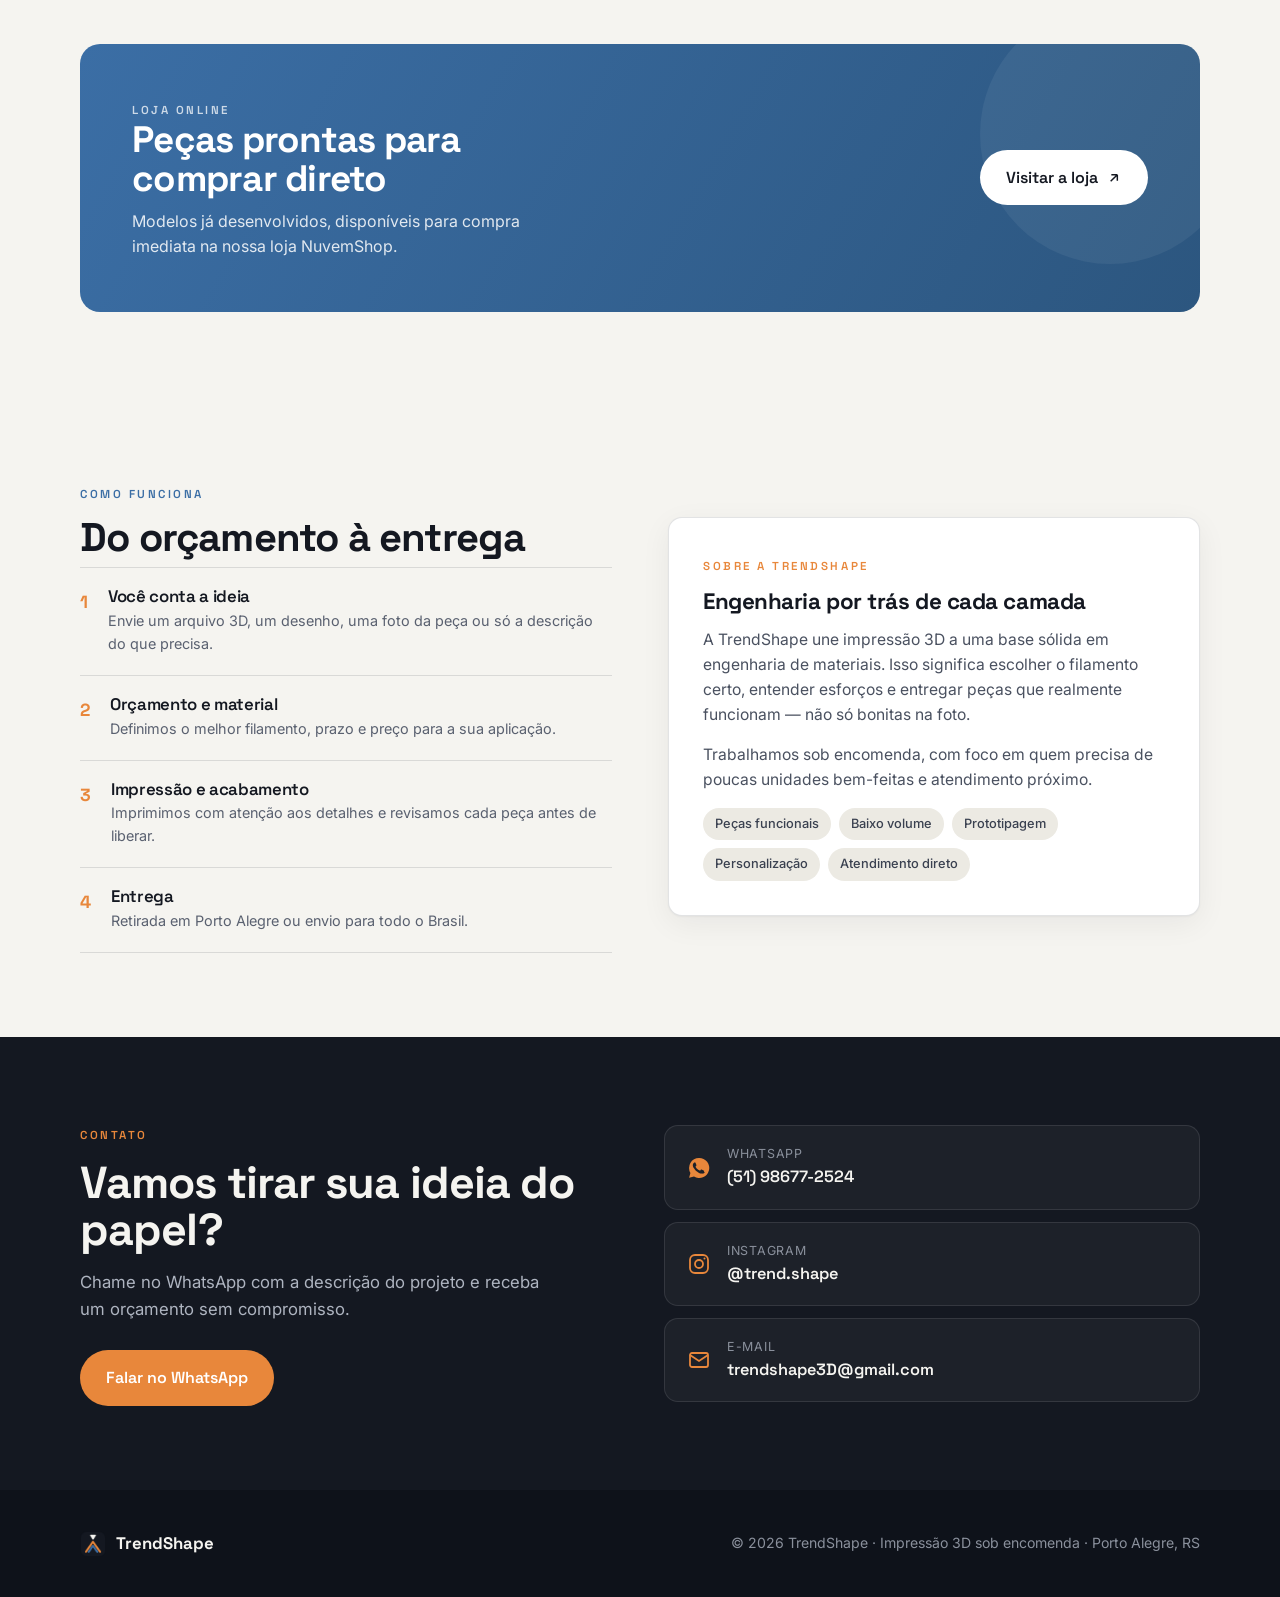
==== commit d1790663: "Add files via upload" ====
--- a/index.html
+++ b/index.html
@@ -3,6 +3,9 @@
 <head>
   <meta charset="UTF-8">
   <meta name="viewport" content="width=device-width, initial-scale=1.0">
+
+  <!-- Verificação do Google Search Console -->
+  <meta name="google-site-verification" content="ntj7TCMDz5iYfJEaXq7VHGRBBmyvjO6dl3BbJT6ByIw" />
 
   <!-- ===== INFORMAÇÕES DO SITE (aparecem no Google e ao compartilhar) ===== -->
   <title>TrendShape | Impressão 3D sob encomenda</title>
@@ -351,10 +354,7 @@
 <!-- ==========================================================================
      CONTATO
      --------------------------------------------------------------------------
-     PREENCHA SEUS DADOS:
-     - WhatsApp: troque o href por  https://wa.me/5551SEUNUMERO
-     - Instagram: troque o href e o @
-     - E-mail: troque o endereço
+     WhatsApp, Instagram e E-mail: preenchidos.
      ========================================================================== -->
 <section class="secao secao--escura contato" id="contato">
   <div class="container contato__grid">
@@ -366,22 +366,22 @@
         Chame no WhatsApp com a descrição do projeto e receba um orçamento
         sem compromisso.
       </p>
-      <a href="#" class="btn btn--ambar btn--grande">Falar no WhatsApp</a>
+      <a href="https://wa.me/5551986772524?text=Ol%C3%A1!%20Gostaria%20de%20um%20or%C3%A7amento%20de%20impress%C3%A3o%203D." target="_blank" rel="noopener" class="btn btn--ambar btn--grande">Falar no WhatsApp</a>
     </div>
 
     <div class="canais">
 
-      <a href="#" class="canal">
+      <a href="https://wa.me/5551986772524?text=Ol%C3%A1!%20Gostaria%20de%20um%20or%C3%A7amento%20de%20impress%C3%A3o%203D." target="_blank" rel="noopener" class="canal">
         <svg class="canal__icone" viewBox="0 0 24 24" fill="currentColor">
           <path d="M12 2a10 10 0 00-8.6 15l-1.3 4.8 4.9-1.3A10 10 0 1012 2zm5.8 14.2c-.2.7-1.4 1.3-2 1.4-.5.1-1.2.1-1.9-.1-.4-.1-1-.3-1.8-.6-3-1.3-5-4.4-5.1-4.6-.2-.2-1.2-1.6-1.2-3s.7-2.1 1-2.4c.2-.3.5-.3.7-.3h.5c.2 0 .4 0 .6.5l.8 2c.1.1.1.3 0 .5l-.4.5-.3.3c-.1.1-.3.3-.1.6.2.3.8 1.3 1.7 2.1 1.2 1 2.1 1.4 2.4 1.5.2.1.4.1.6-.1l.7-.9c.2-.3.4-.2.6-.1l2 .9c.2.1.4.2.5.3.1.2.1.7-.1 1.4z"/>
         </svg>
         <div>
           <div class="canal__rotulo">WhatsApp</div>
-          <div class="canal__valor">(51) 9 9999-9999</div>
+          <div class="canal__valor">(51) 98677-2524</div>
         </div>
       </a>
 
-      <a href="#" class="canal">
+      <a href="https://instagram.com/trend.shape" target="_blank" rel="noopener" class="canal">
         <svg class="canal__icone" viewBox="0 0 24 24" fill="none" stroke="currentColor" stroke-width="1.8">
           <rect x="3" y="3" width="18" height="18" rx="5"/>
           <circle cx="12" cy="12" r="4"/>
@@ -389,18 +389,18 @@
         </svg>
         <div>
           <div class="canal__rotulo">Instagram</div>
-          <div class="canal__valor">@trendshape</div>
+          <div class="canal__valor">@trend.shape</div>
         </div>
       </a>
 
-      <a href="mailto:contato@trendshape.com" class="canal">
+      <a href="mailto:trendshape3D@gmail.com" class="canal">
         <svg class="canal__icone" viewBox="0 0 24 24" fill="none" stroke="currentColor" stroke-width="1.8">
           <rect x="3" y="5" width="18" height="14" rx="2"/>
           <path d="M3 7l9 6 9-6"/>
         </svg>
         <div>
           <div class="canal__rotulo">E-mail</div>
-          <div class="canal__valor">contato@trendshape.com</div>
+          <div class="canal__valor">trendshape3D@gmail.com</div>
         </div>
       </a>
 
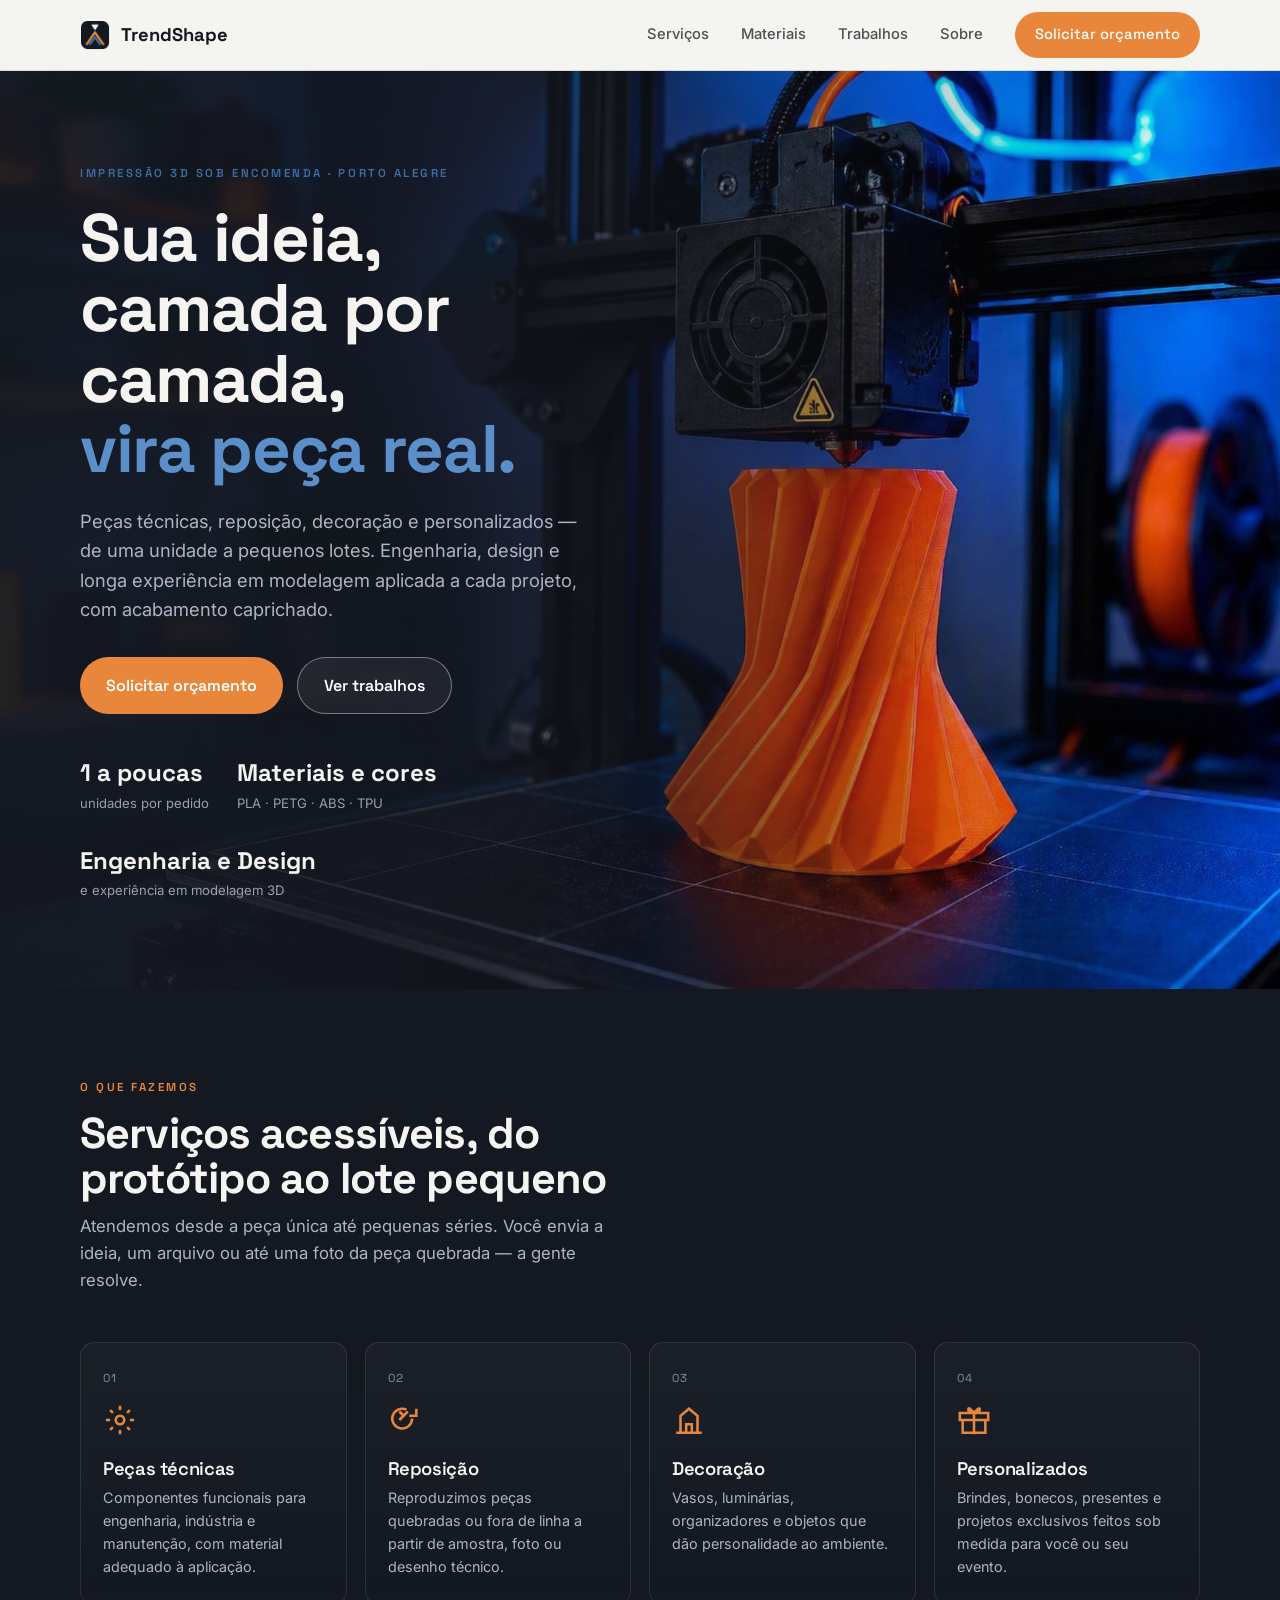
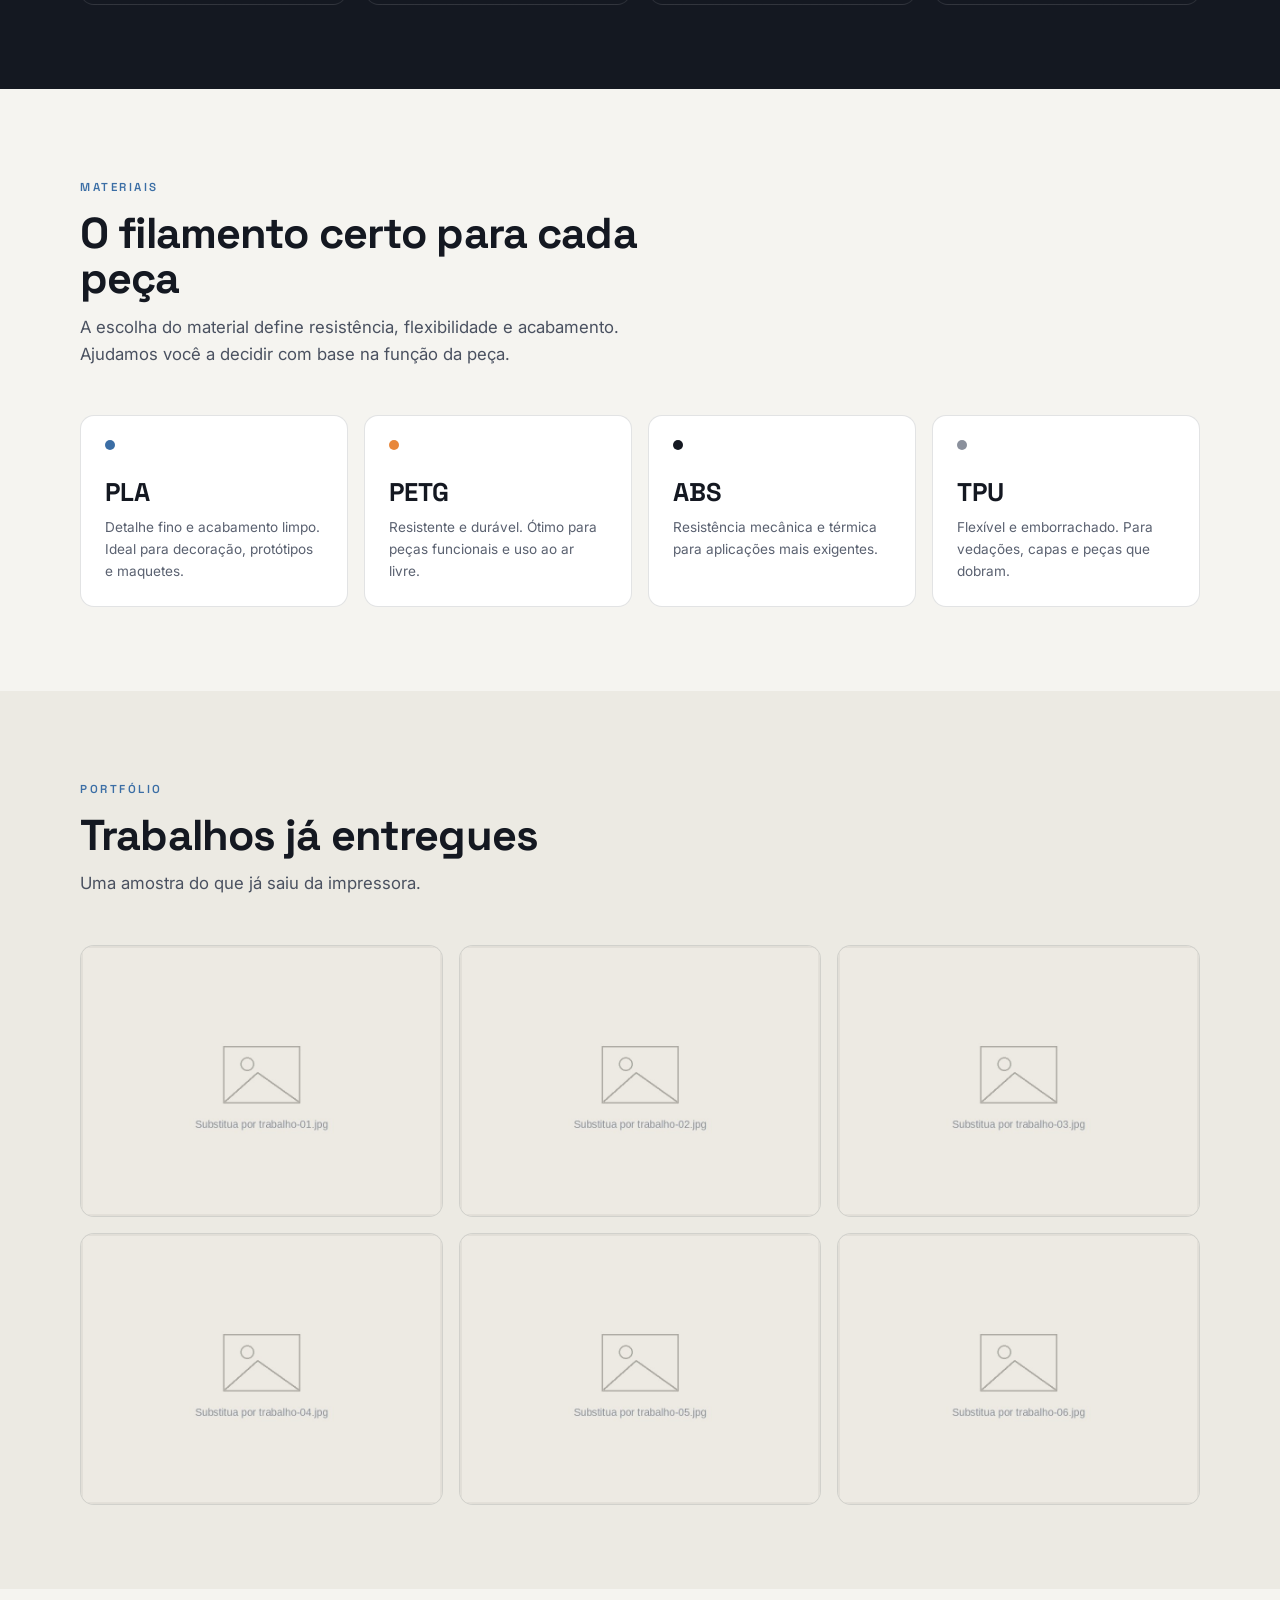
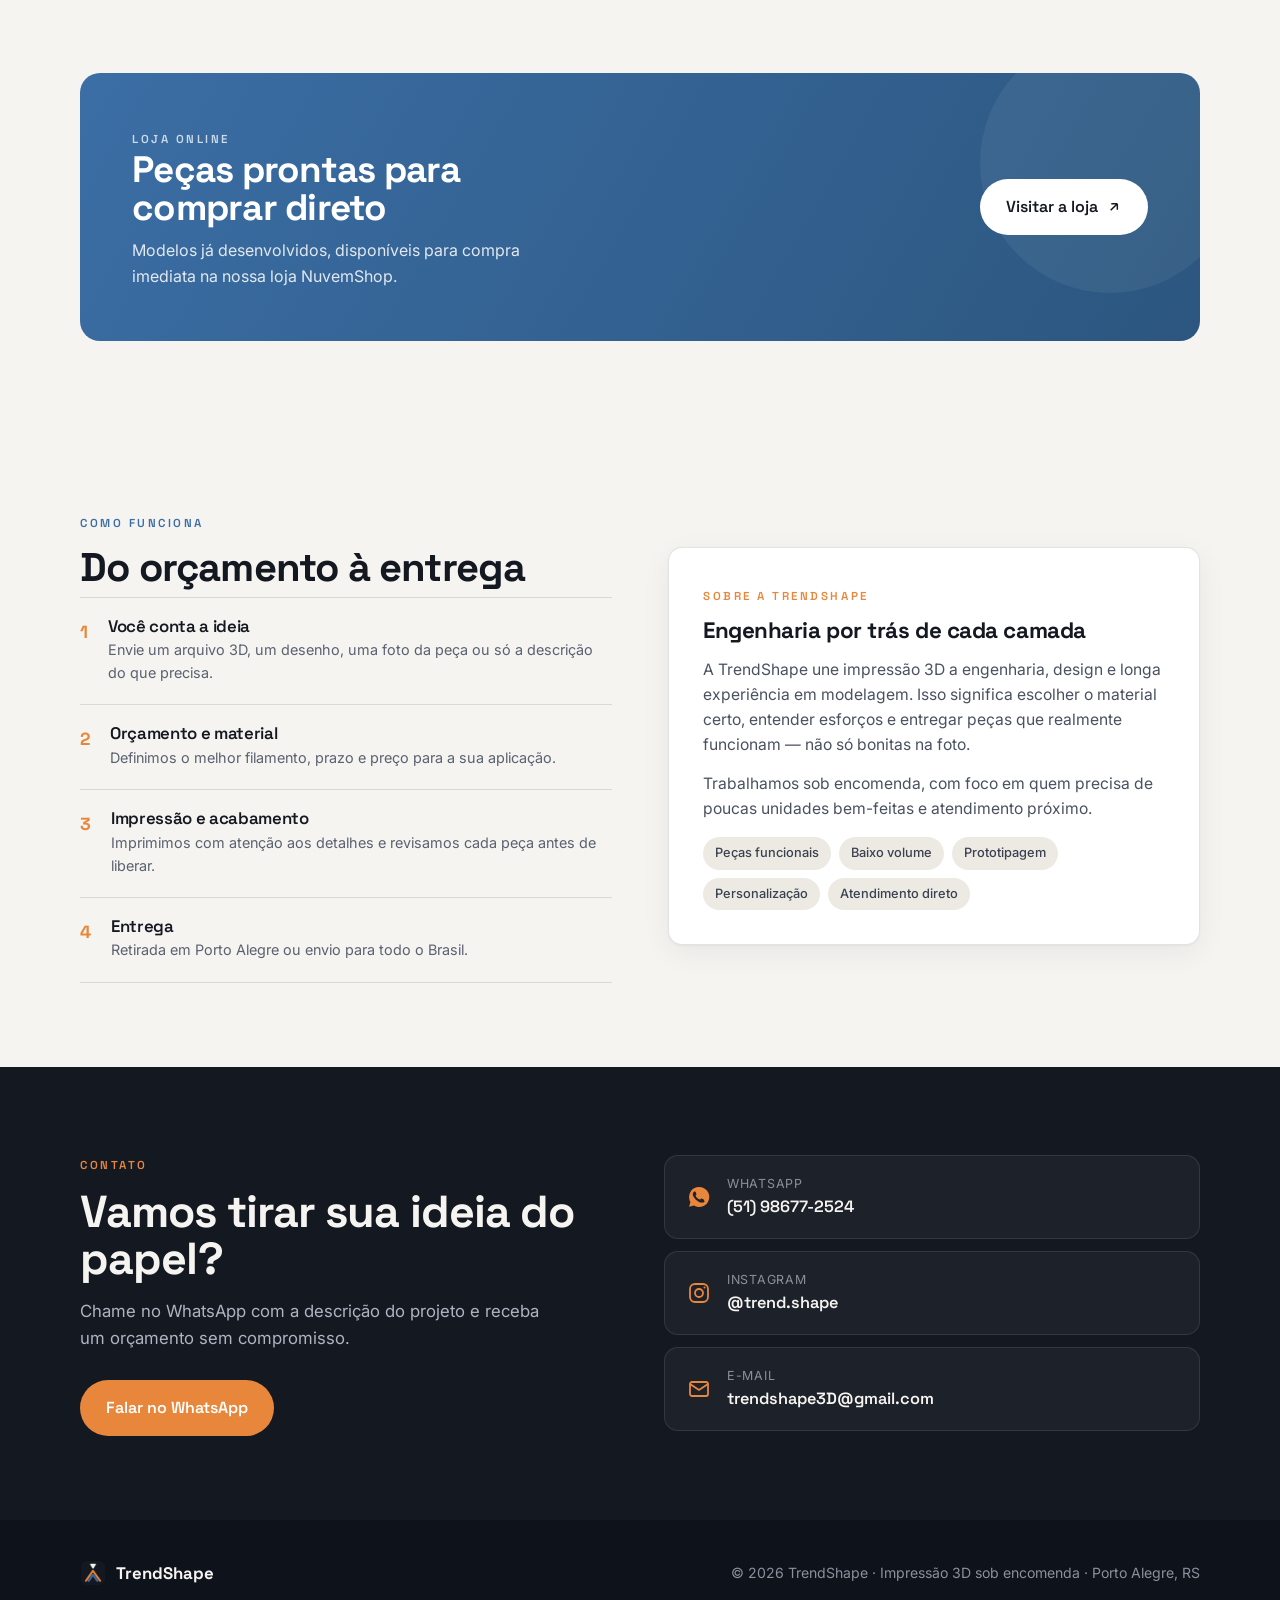
==== commit 61c87674: "Add files via upload" ====
--- a/index.html
+++ b/index.html
@@ -9,7 +9,7 @@
 
   <!-- ===== INFORMAÇÕES DO SITE (aparecem no Google e ao compartilhar) ===== -->
   <title>TrendShape | Impressão 3D sob encomenda</title>
-  <meta name="description" content="Impressão 3D acessível sob encomenda em Porto Alegre: peças técnicas, reposição, decoração e personalizados. Engenharia de materiais aplicada a cada peça.">
+  <meta name="description" content="Impressão 3D acessível sob encomenda em Porto Alegre: peças técnicas, reposição, decoração e personalizados. Engenharia, design e longa experiência em modelagem aplicada a cada peça.">
   <meta property="og:title" content="TrendShape | Impressão 3D sob encomenda">
   <meta property="og:description" content="Peças técnicas, reposição, decoração e brindes personalizados em impressão 3D de alta precisão.">
   <meta property="og:image" content="images/logo-horizontal.png">
@@ -72,8 +72,8 @@
 
     <p class="hero__texto">
       Peças técnicas, reposição, decoração e personalizados — de uma unidade
-      a pequenos lotes. Engenharia de materiais aplicada a cada projeto,
-      com acabamento caprichado.
+      a pequenos lotes. Engenharia, design e longa experiência em modelagem
+      aplicada a cada projeto, com acabamento caprichado.
     </p>
 
     <div class="hero__botoes">
@@ -83,8 +83,8 @@
 
     <div class="hero__dados">
       <div class="hero__dado"><b>1 a poucas</b><span>unidades por pedido</span></div>
-      <div class="hero__dado"><b>4 filamentos</b><span>PLA · PETG · ABS · TPU</span></div>
-      <div class="hero__dado"><b>Eng. de materiais</b><span>por trás de cada peça</span></div>
+      <div class="hero__dado"><b>Materiais e cores</b><span>PLA · PETG · ABS · TPU</span></div>
+      <div class="hero__dado"><b>Engenharia e Design</b><span>e experiência em modelagem 3D</span></div>
     </div>
 
   </div>
@@ -332,8 +332,8 @@
     <aside class="cartao">
       <span class="rotulo">Sobre a TrendShape</span>
       <h3>Engenharia por trás de cada camada</h3>
-      <p>A TrendShape une impressão 3D a uma base sólida em engenharia de
-         materiais. Isso significa escolher o filamento certo, entender
+      <p>A TrendShape une impressão 3D a engenharia, design e longa experiência
+         em modelagem. Isso significa escolher o material certo, entender
          esforços e entregar peças que realmente funcionam — não só bonitas na foto.</p>
       <p>Trabalhamos sob encomenda, com foco em quem precisa de poucas unidades
          bem-feitas e atendimento próximo.</p>
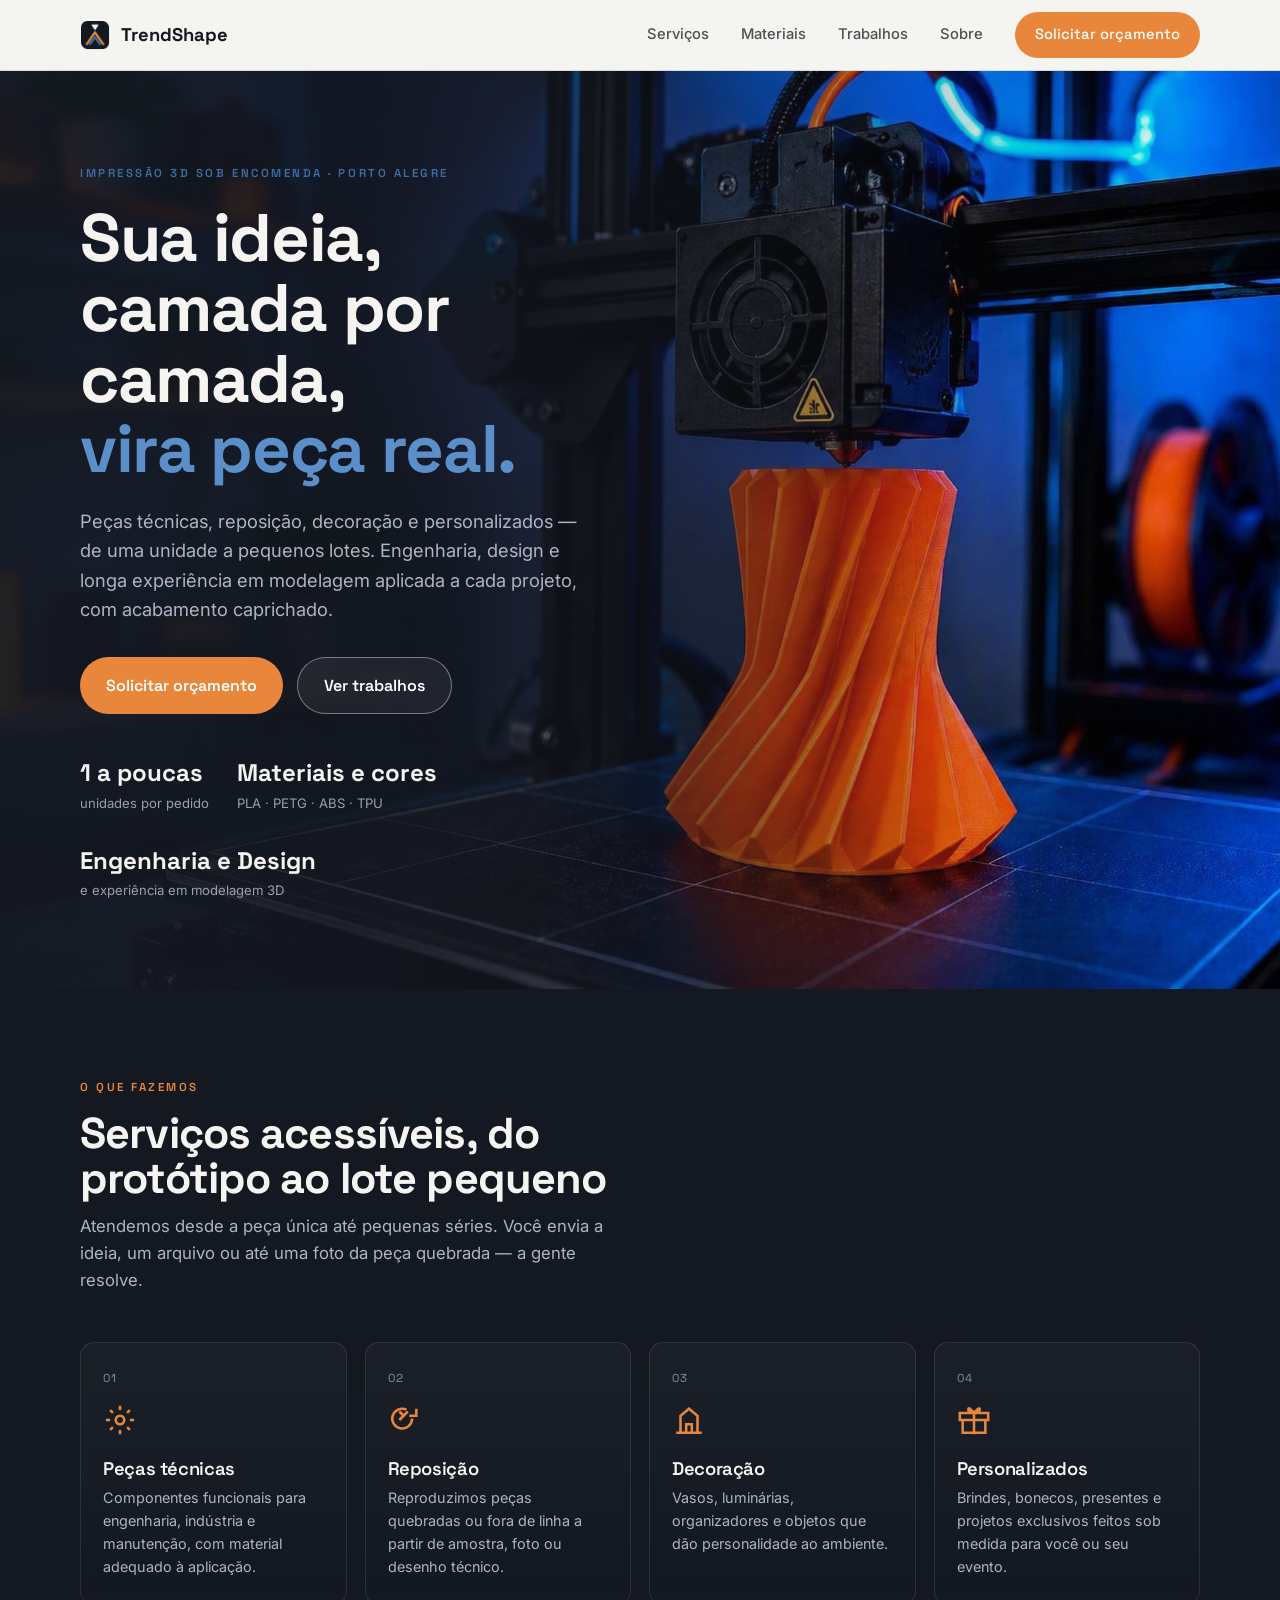
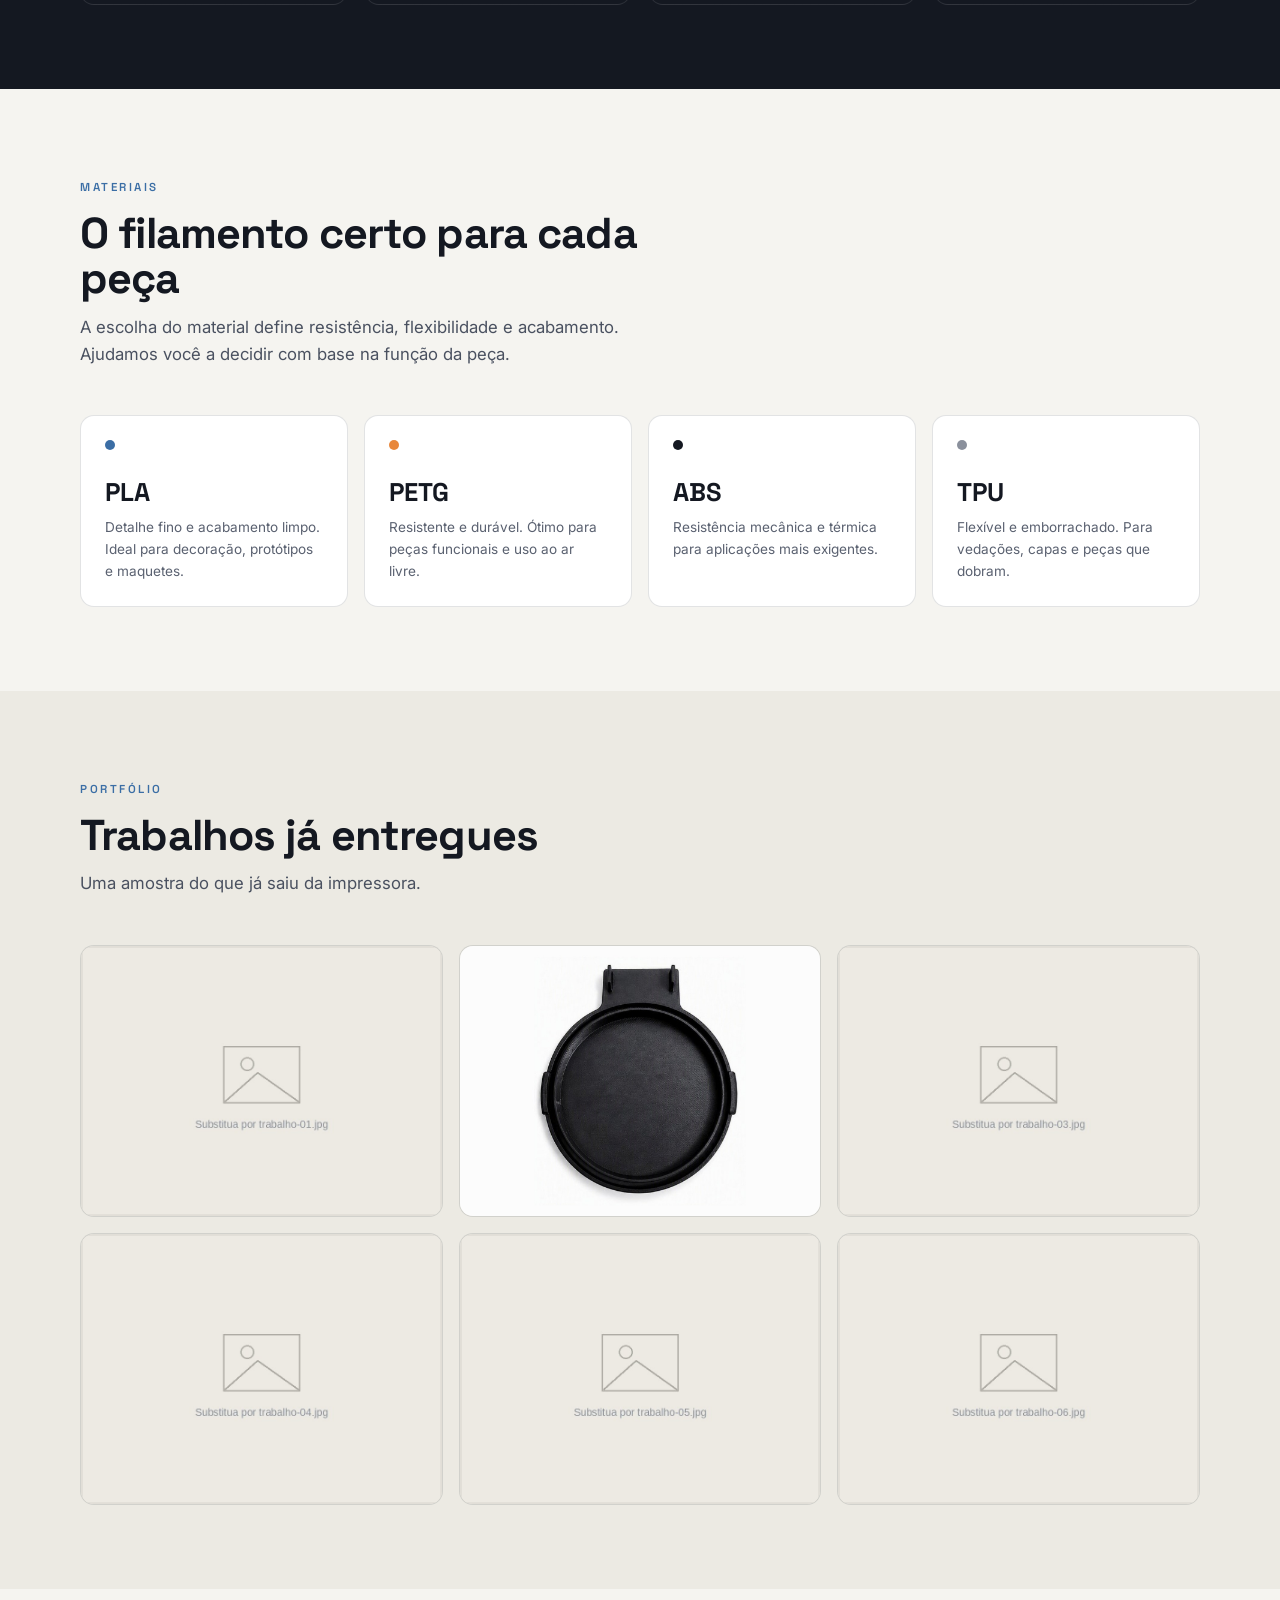
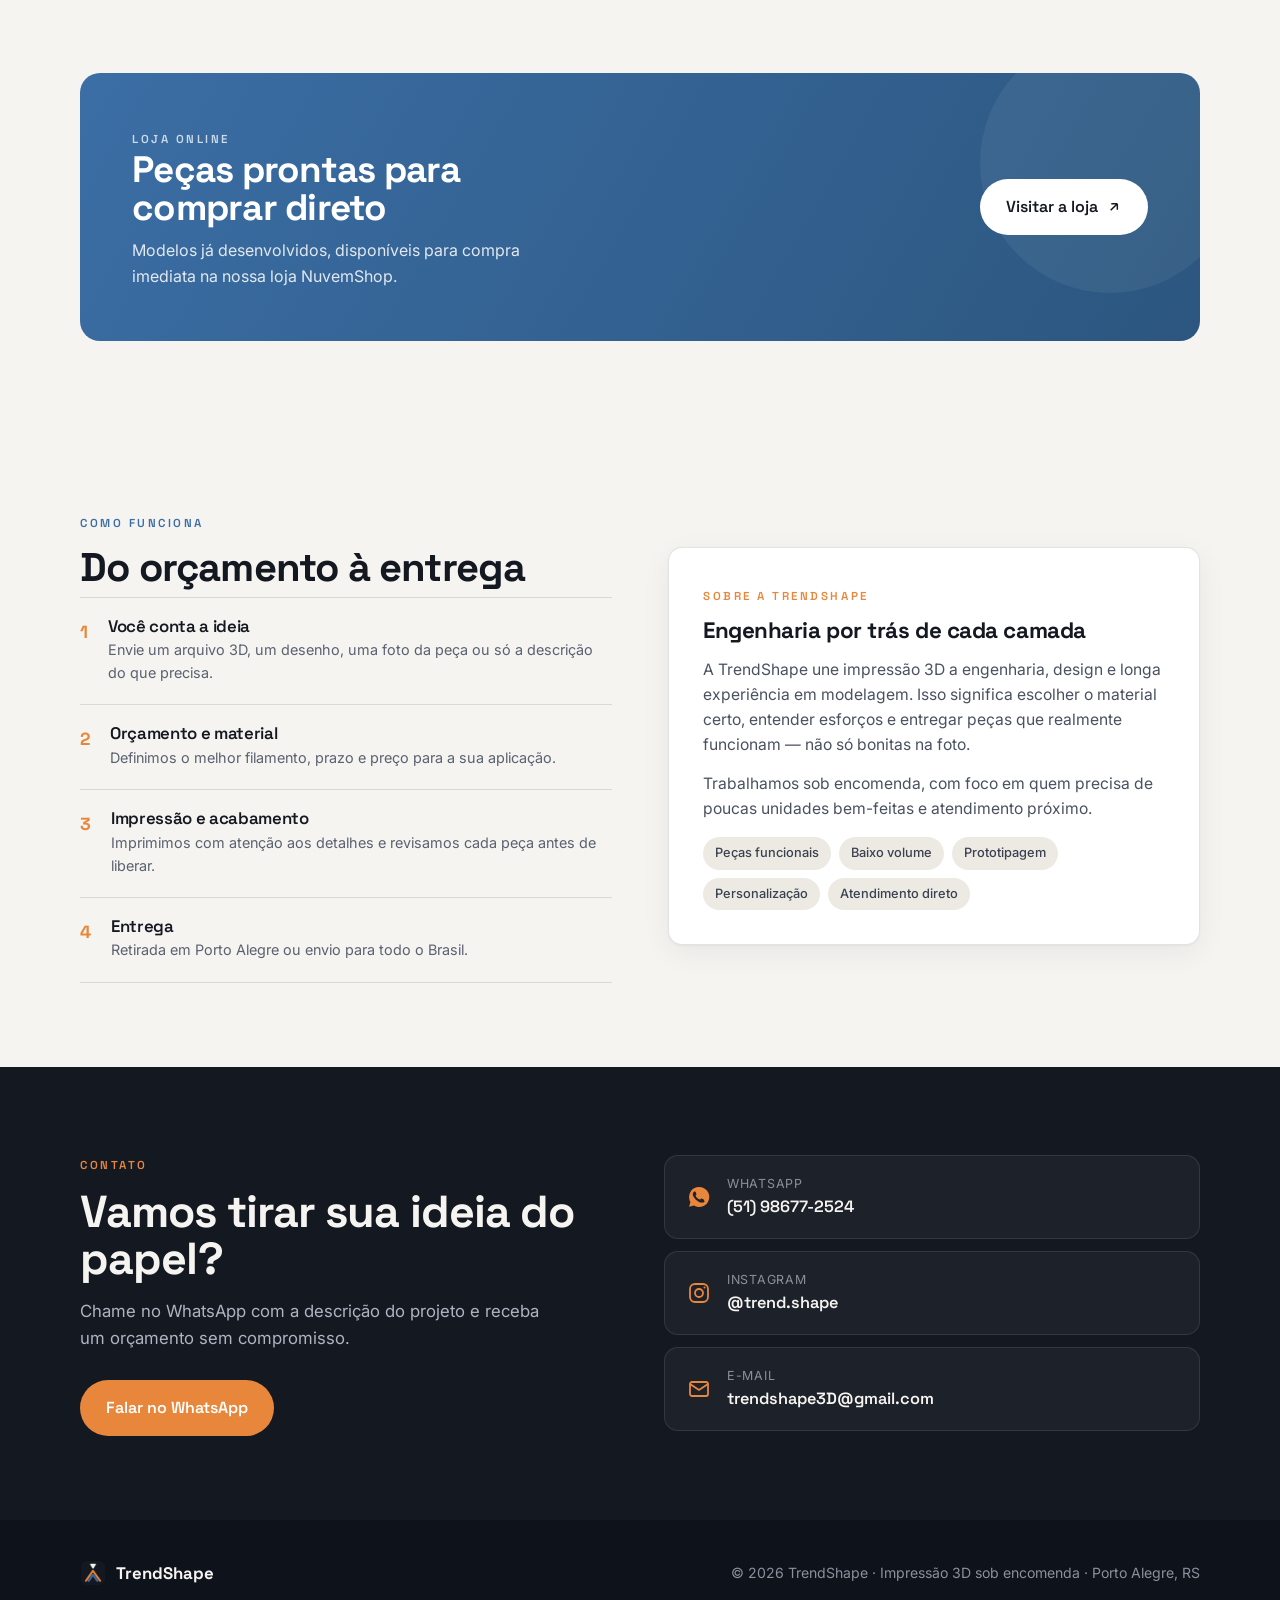
==== commit c3e23d6a: "Add files via upload" ====
--- a/index.html
+++ b/index.html
@@ -223,8 +223,8 @@
       </article>
 
       <article class="peca">
-        <img src="images/trabalho-02.jpg" alt="Peça de reposição sob medida">
-        <div class="peca__legenda">Reposição sob medida</div>
+        <img src="images/trabalho-02.jpg" alt="Tampa de reposição para projetor impressa em ABS preto">
+        <div class="peca__legenda">Tampa de projetor · ABS</div>
       </article>
 
       <article class="peca">
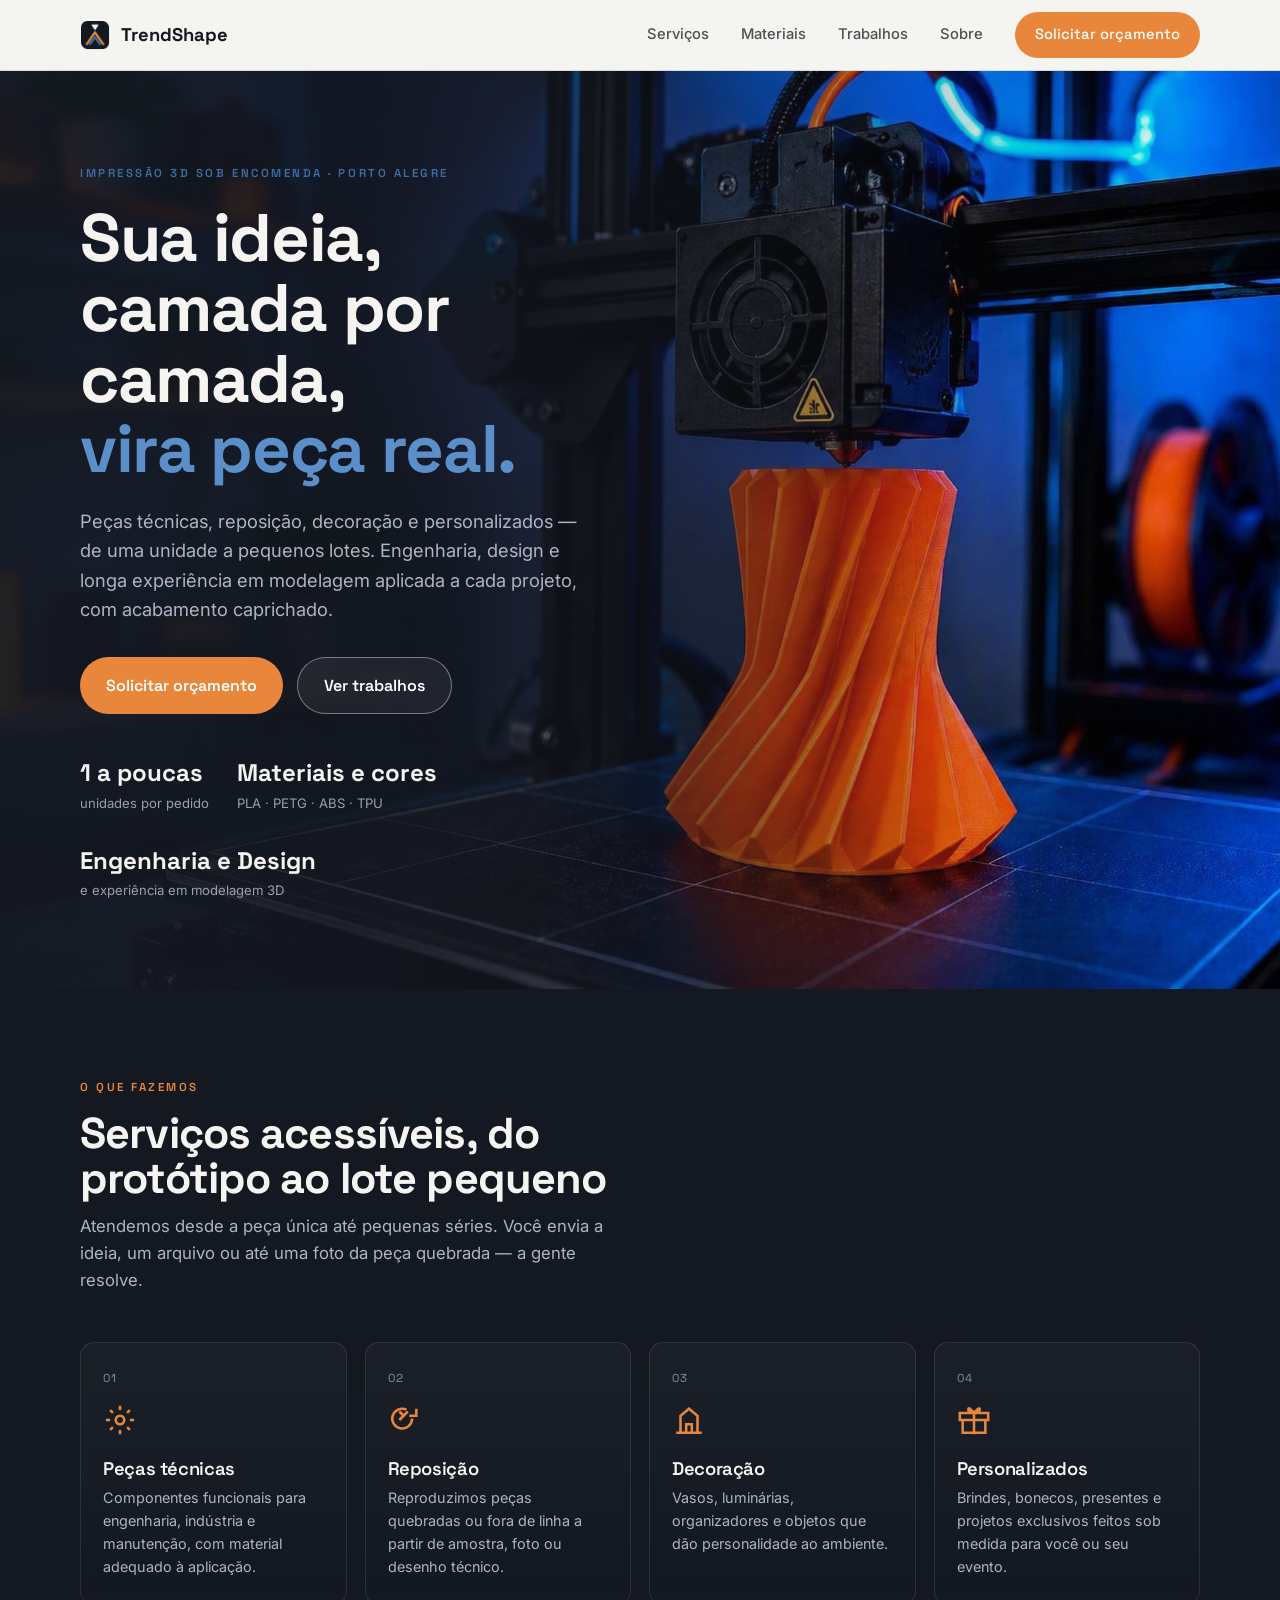
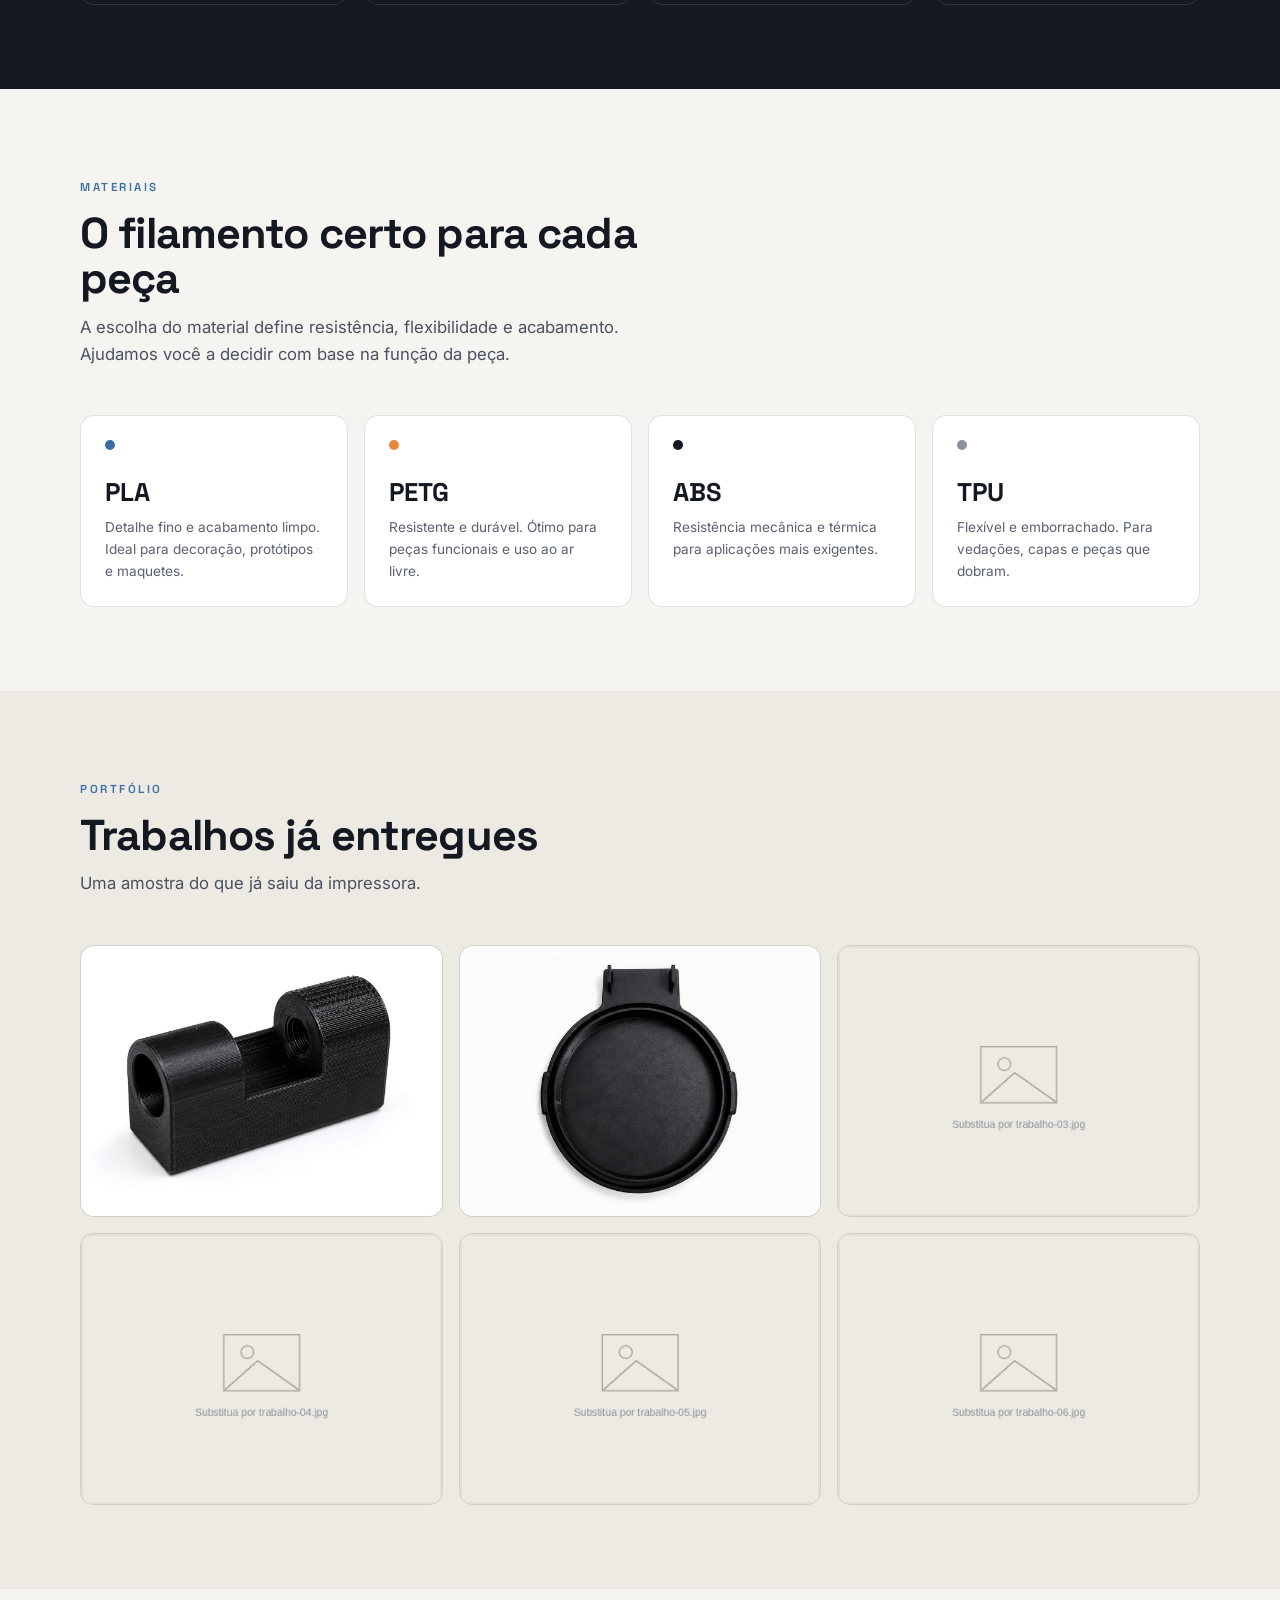
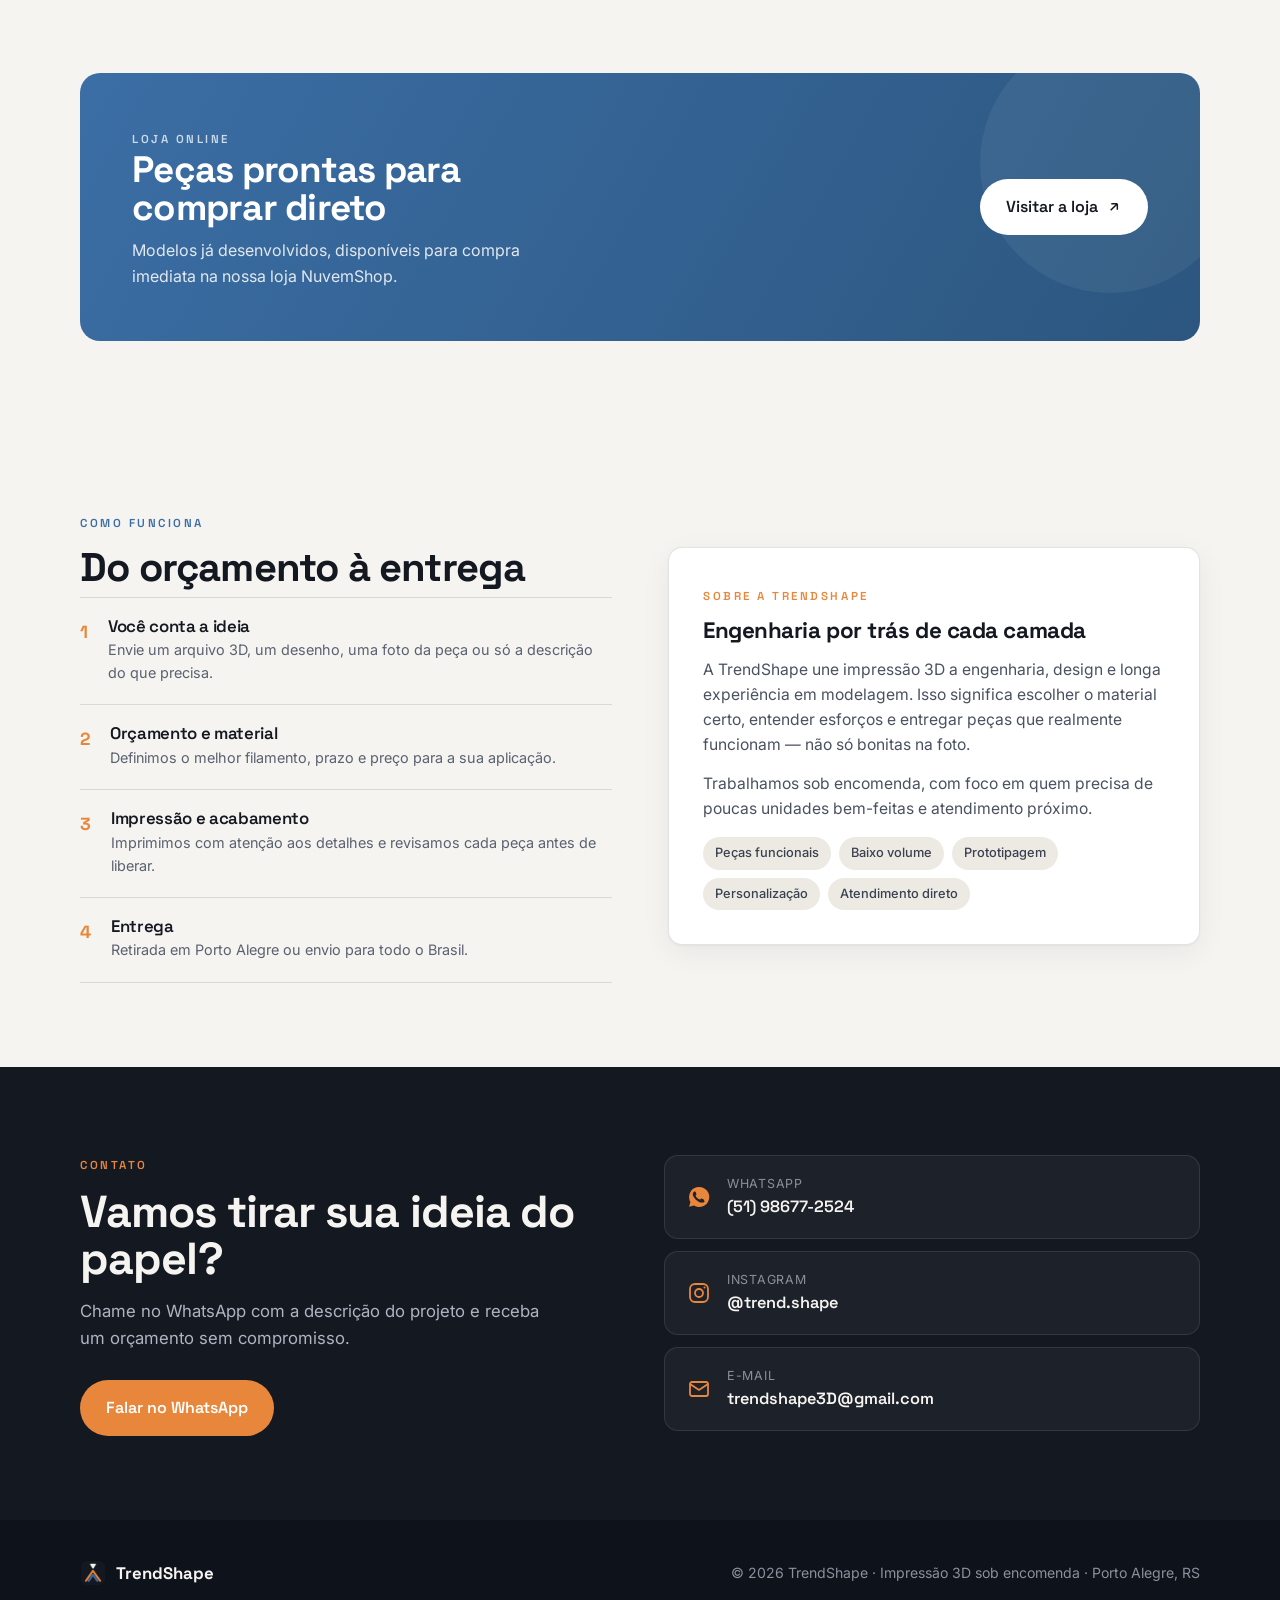
==== commit a84b8fd5: "Add files via upload" ====
--- a/index.html
+++ b/index.html
@@ -218,8 +218,8 @@
     <div class="galeria__grid">
 
       <article class="peca">
-        <img src="images/trabalho-01.jpg" alt="Peça técnica impressa em PETG">
-        <div class="peca__legenda">Peça técnica em PETG</div>
+        <img src="images/trabalho-01.jpg" alt="Suporte para sensor de pressão de injeção veicular impresso em ABS preto">
+        <div class="peca__legenda">Suporte p/ sensor de injeção · ABS</div>
       </article>
 
       <article class="peca">
